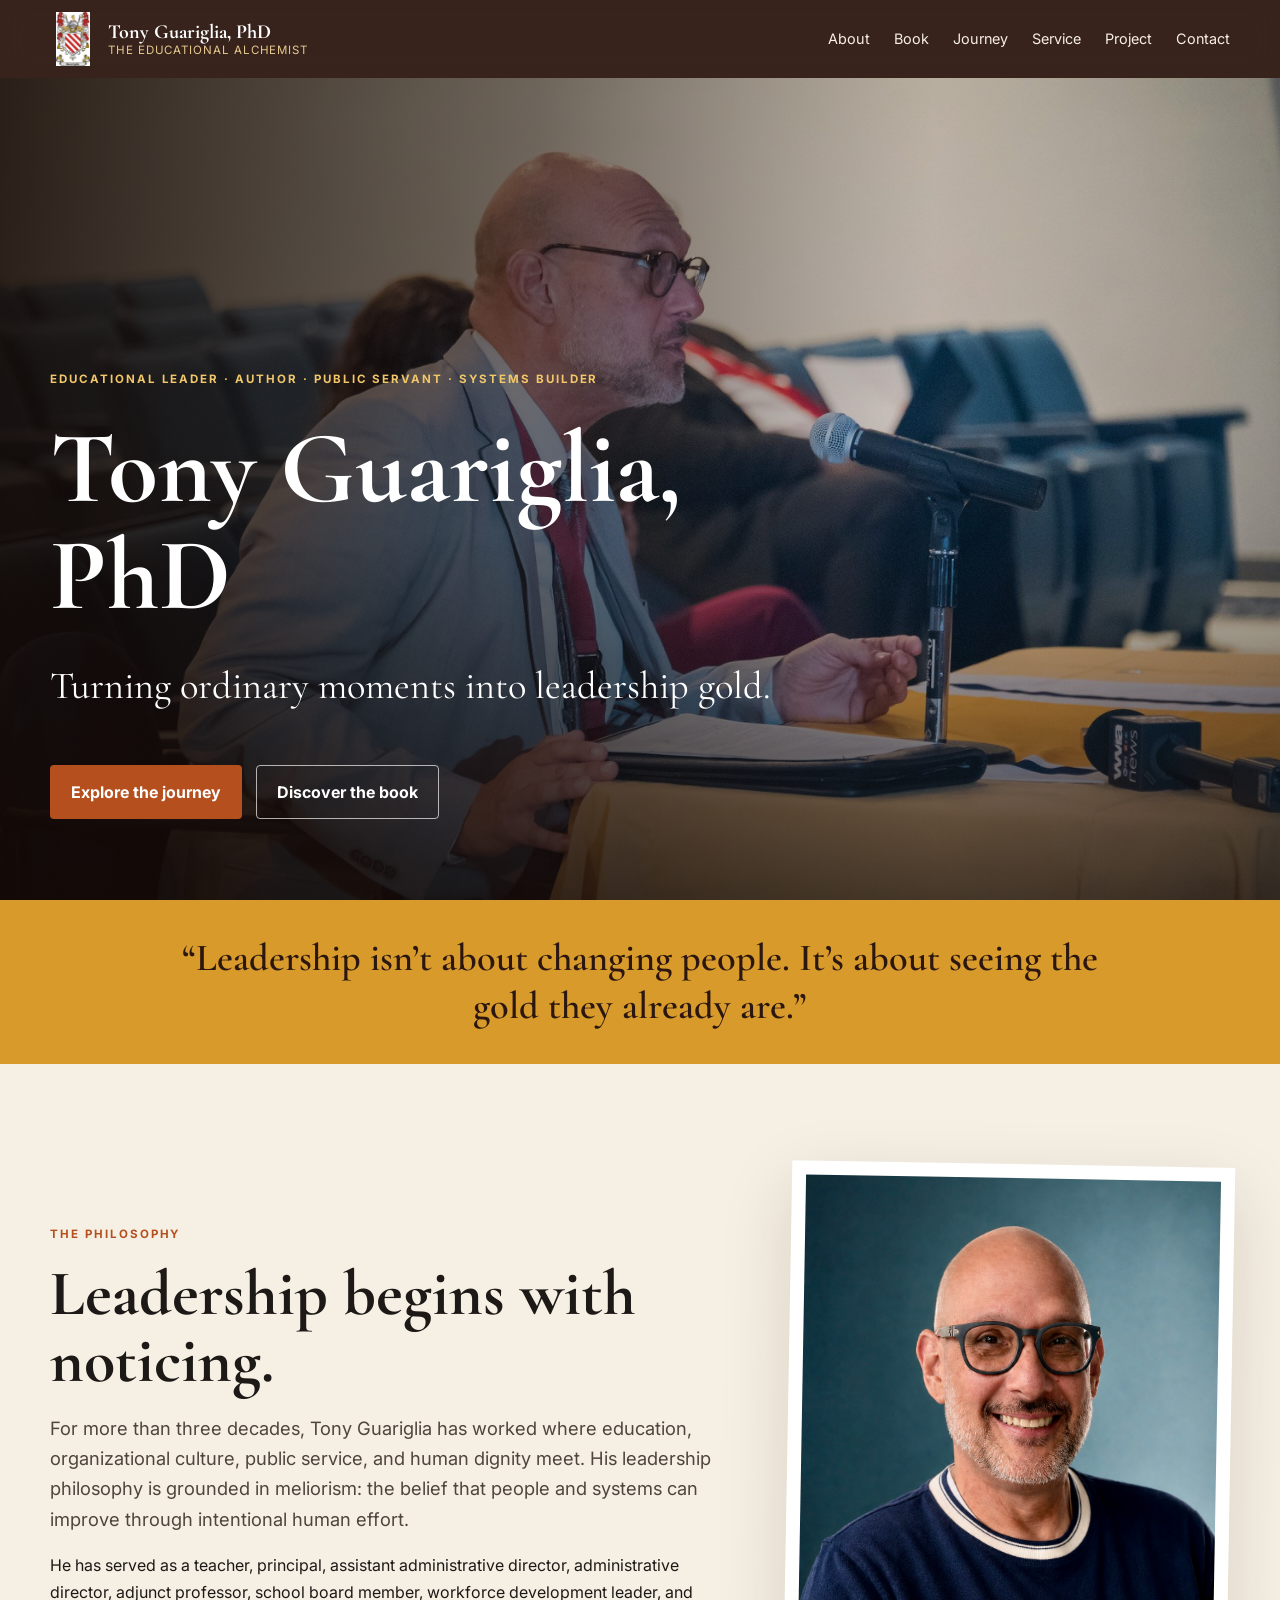
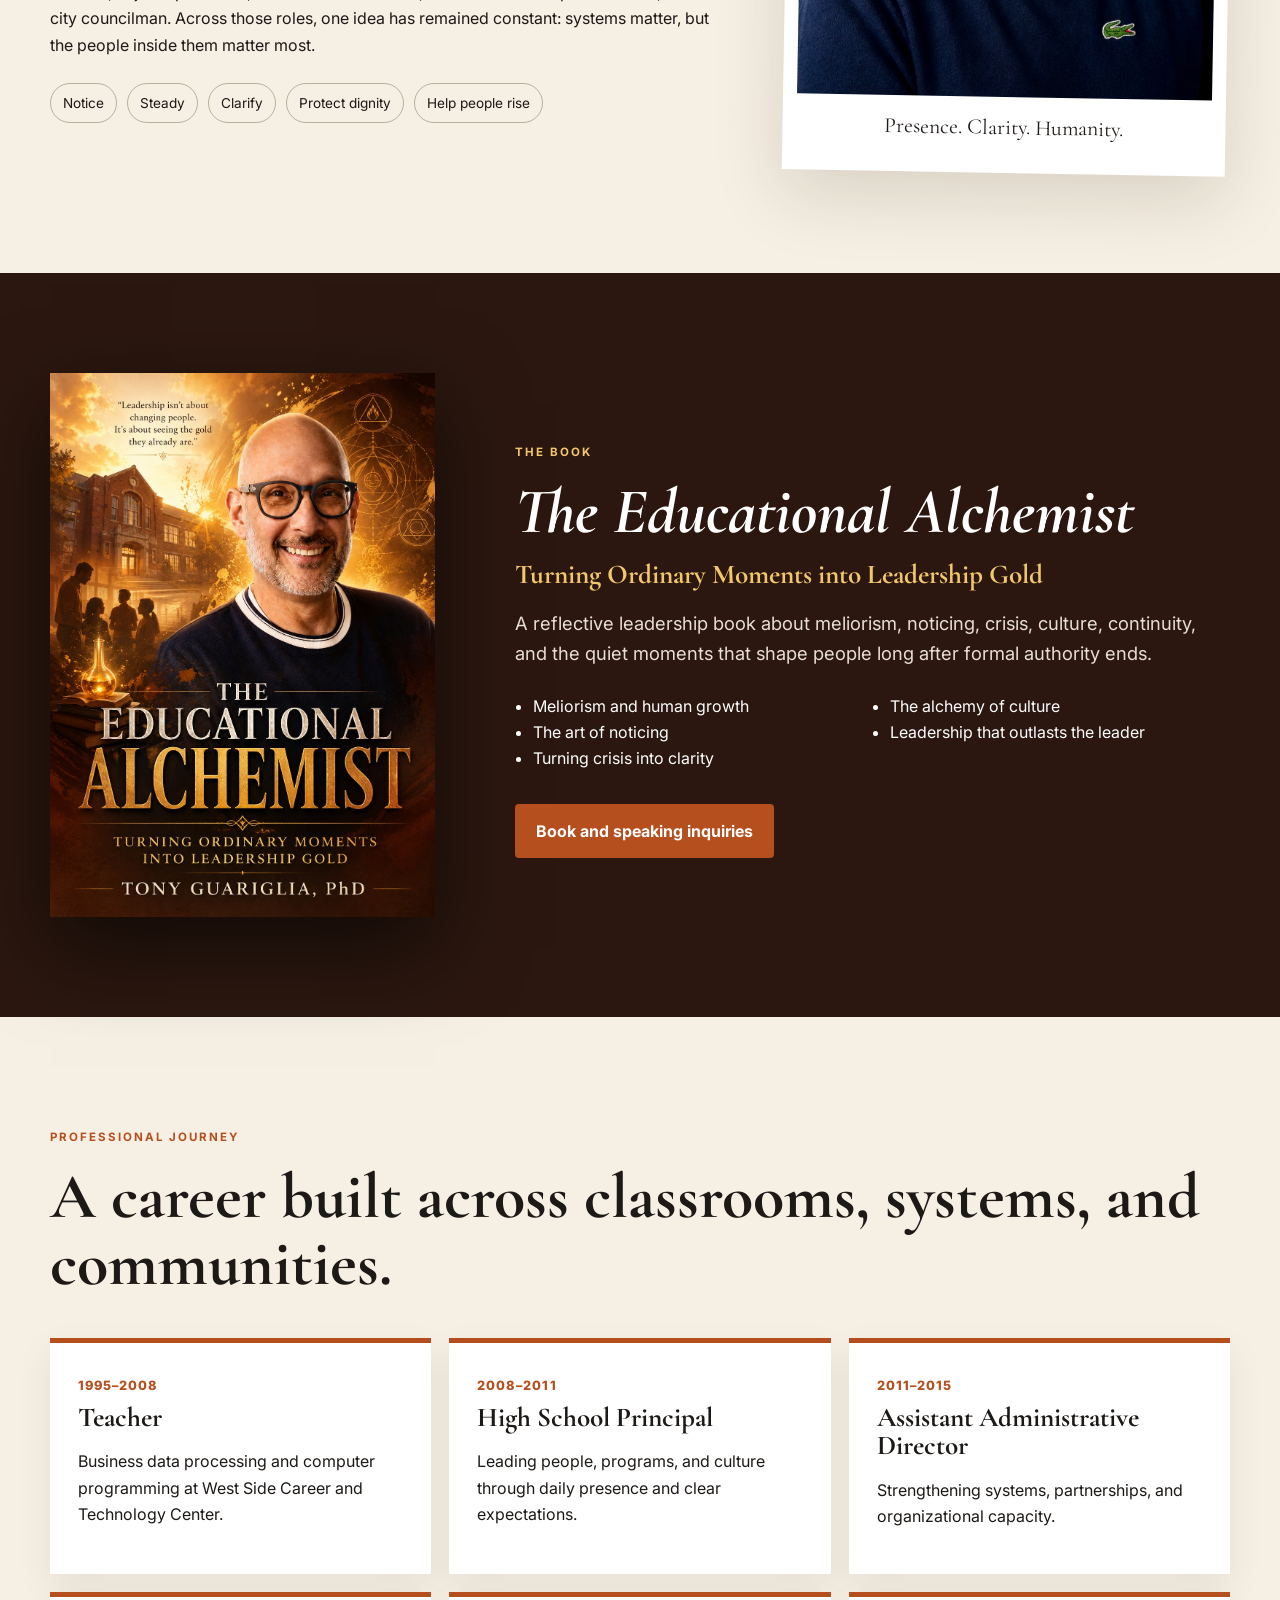
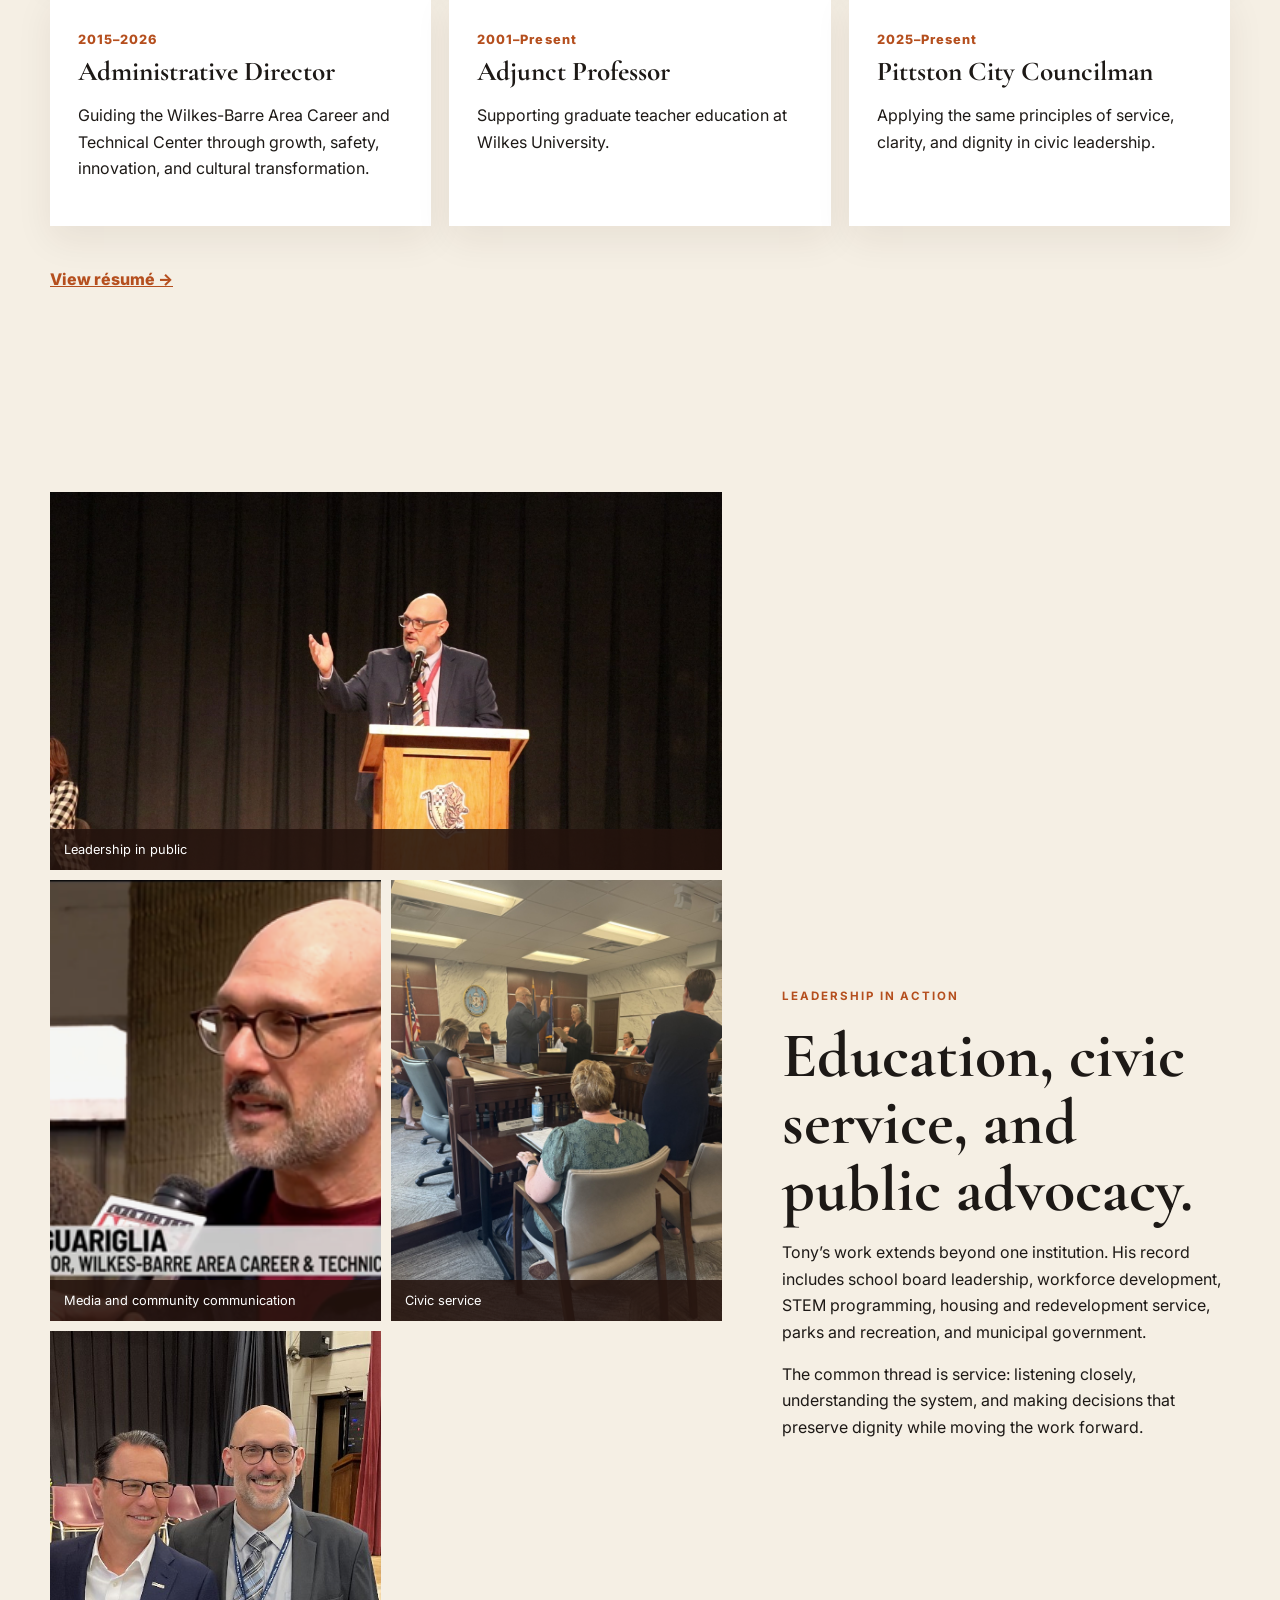
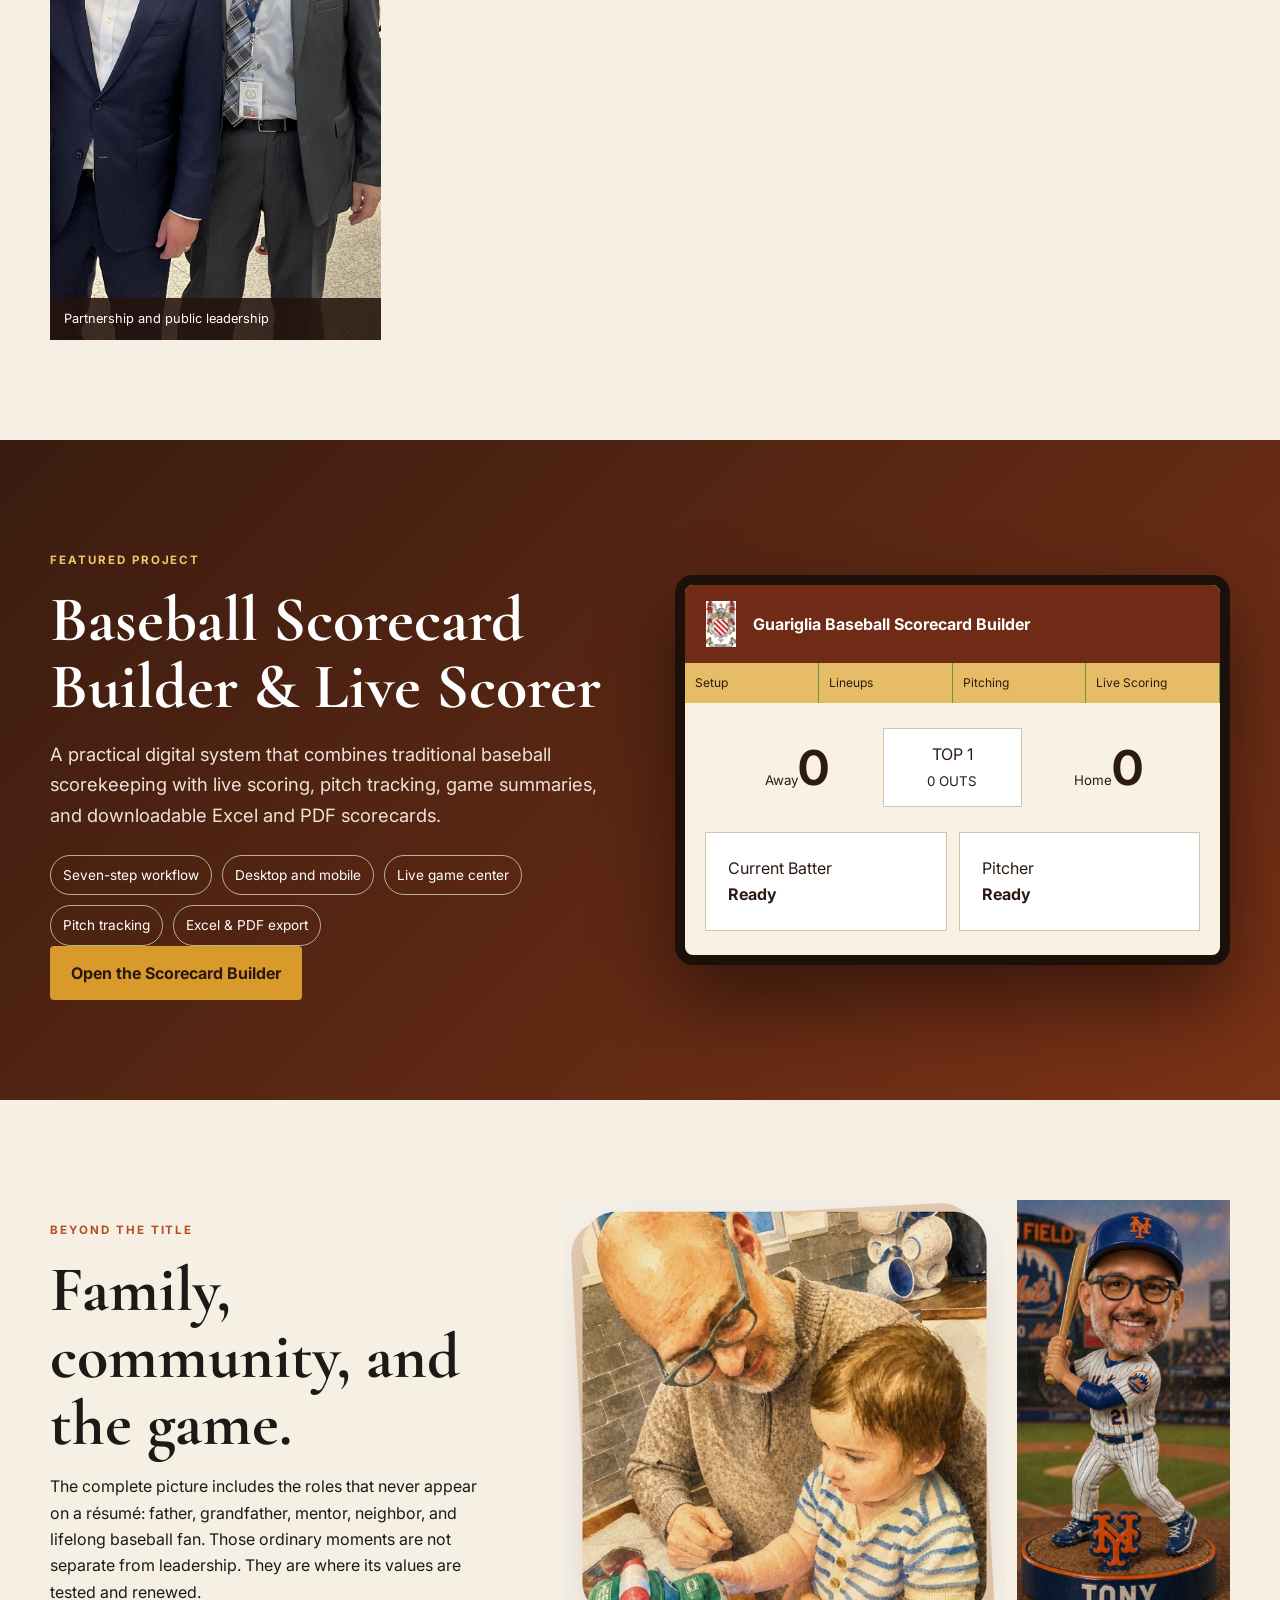
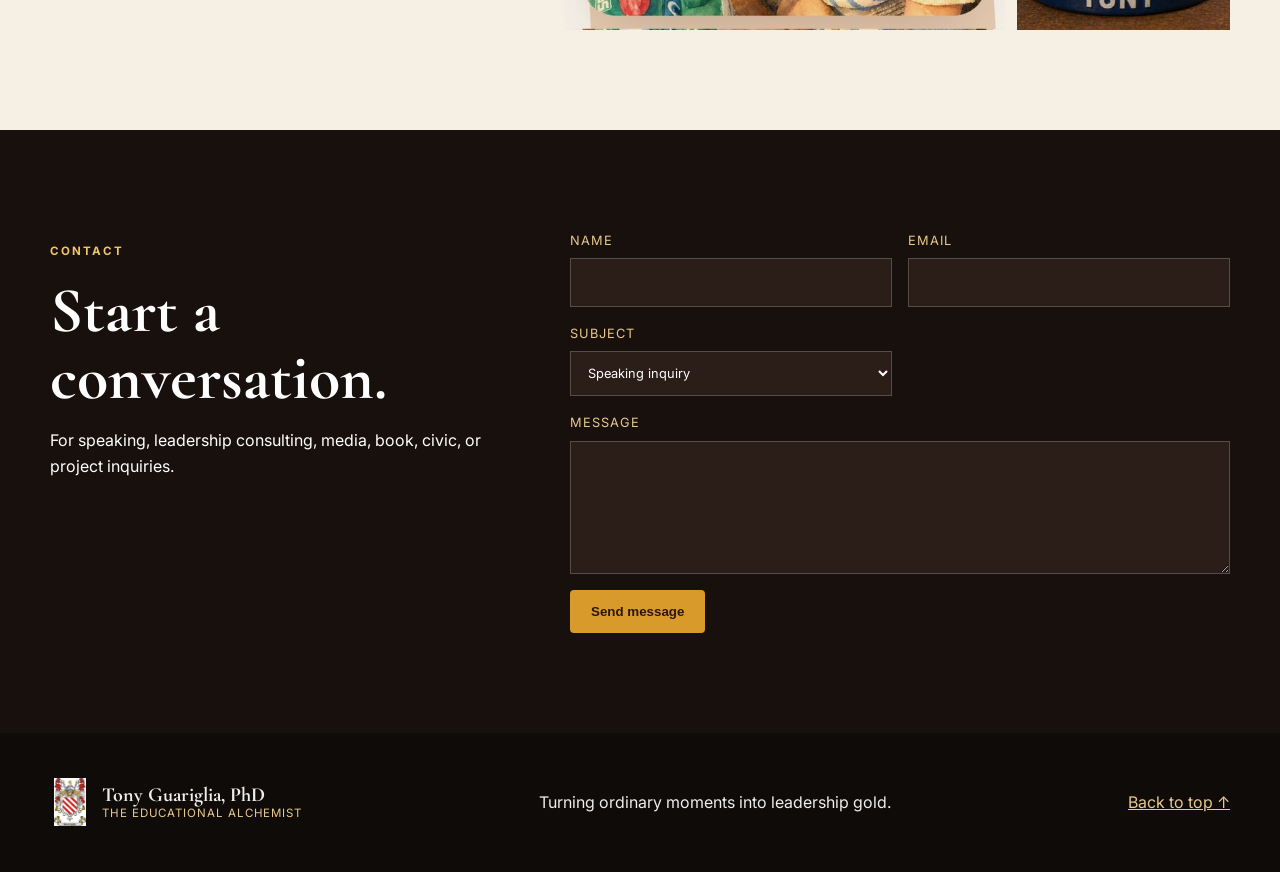
==== index.html @ 01d9a4fc "Add files via upload" ====
<!doctype html>
<html lang="en">
<head>
  <meta charset="utf-8" />
  <meta name="viewport" content="width=device-width,initial-scale=1" />
  <meta name="description" content="Tony Guariglia, PhD — educational leader, author, public servant, and creator of The Educational Alchemist." />
  <title>Tony Guariglia, PhD | The Educational Alchemist</title>
  <link rel="preconnect" href="https://fonts.googleapis.com">
  <link rel="preconnect" href="https://fonts.gstatic.com" crossorigin>
  <link href="https://fonts.googleapis.com/css2?family=Cormorant+Garamond:wght@500;600;700&family=Inter:wght@400;500;600;700&display=swap" rel="stylesheet">
  <link rel="stylesheet" href="styles.css" />
</head>
<body>
<header class="site-header" id="top">
  <a class="brand" href="#top" aria-label="Homepage">
    <img src="assets/crest.gif" alt="Guariglia family crest" />
    <span><strong>Tony Guariglia, PhD</strong><small>The Educational Alchemist</small></span>
  </a>
  <button class="menu" aria-label="Open navigation" aria-expanded="false">Menu</button>
  <nav>
    <a href="#about">About</a><a href="#book">Book</a><a href="#journey">Journey</a><a href="#service">Service</a><a href="#project">Project</a><a href="#contact">Contact</a>
  </nav>
</header>

<main>
<section class="hero">
  <img src="assets/hero-testimony.jpg" alt="Tony Guariglia testifying before an education committee" />
  <div class="hero-overlay"></div>
  <div class="hero-copy">
    <p class="eyebrow">Educational Leader · Author · Public Servant · Systems Builder</p>
    <h1>Tony Guariglia, PhD</h1>
    <p class="lead">Turning ordinary moments into leadership gold.</p>
    <div class="actions"><a class="btn primary" href="#about">Explore the journey</a><a class="btn ghost" href="#book">Discover the book</a></div>
  </div>
</section>

<section class="quote-band">
  <p>“Leadership isn’t about changing people. It’s about seeing the gold they already are.”</p>
</section>

<section id="about" class="section split">
  <div>
    <p class="eyebrow dark">The philosophy</p>
    <h2>Leadership begins with noticing.</h2>
    <p class="intro">For more than three decades, Tony Guariglia has worked where education, organizational culture, public service, and human dignity meet. His leadership philosophy is grounded in meliorism: the belief that people and systems can improve through intentional human effort.</p>
    <p>He has served as a teacher, principal, assistant administrative director, administrative director, adjunct professor, school board member, workforce development leader, and city councilman. Across those roles, one idea has remained constant: systems matter, but the people inside them matter most.</p>
    <div class="pill-row"><span>Notice</span><span>Steady</span><span>Clarify</span><span>Protect dignity</span><span>Help people rise</span></div>
  </div>
  <figure class="portrait-card"><img src="assets/portrait.jpg" alt="Portrait of Tony Guariglia" /><figcaption>Presence. Clarity. Humanity.</figcaption></figure>
</section>

<section id="book" class="section book-section">
  <div class="book-art"><img src="assets/book-cover.jpg" alt="Cover of The Educational Alchemist" /></div>
  <div>
    <p class="eyebrow">The book</p>
    <h2><em>The Educational Alchemist</em></h2>
    <h3>Turning Ordinary Moments into Leadership Gold</h3>
    <p class="intro">A reflective leadership book about meliorism, noticing, crisis, culture, continuity, and the quiet moments that shape people long after formal authority ends.</p>
    <ul class="themes"><li>Meliorism and human growth</li><li>The art of noticing</li><li>Turning crisis into clarity</li><li>The alchemy of culture</li><li>Leadership that outlasts the leader</li></ul>
    <a class="btn primary" href="#contact">Book and speaking inquiries</a>
  </div>
</section>

<section id="journey" class="section">
  <p class="eyebrow dark">Professional journey</p>
  <h2>A career built across classrooms, systems, and communities.</h2>
  <div class="timeline">
    <article><span>1995–2008</span><h3>Teacher</h3><p>Business data processing and computer programming at West Side Career and Technology Center.</p></article>
    <article><span>2008–2011</span><h3>High School Principal</h3><p>Leading people, programs, and culture through daily presence and clear expectations.</p></article>
    <article><span>2011–2015</span><h3>Assistant Administrative Director</h3><p>Strengthening systems, partnerships, and organizational capacity.</p></article>
    <article><span>2015–2026</span><h3>Administrative Director</h3><p>Guiding the Wilkes-Barre Area Career and Technical Center through growth, safety, innovation, and cultural transformation.</p></article>
    <article><span>2001–Present</span><h3>Adjunct Professor</h3><p>Supporting graduate teacher education at Wilkes University.</p></article>
    <article><span>2025–Present</span><h3>Pittston City Councilman</h3><p>Applying the same principles of service, clarity, and dignity in civic leadership.</p></article>
  </div>
  <a class="text-link" href="assets/tony-guariglia-resume.pdf" target="_blank" rel="noopener">View résumé →</a>
</section>

<section class="section photo-story" id="service">
  <div class="photo-grid">
    <figure class="wide"><img src="assets/speaking.jpg" alt="Tony Guariglia speaking at a podium" /><figcaption>Leadership in public</figcaption></figure>
    <figure><img src="assets/media.jpg" alt="Tony Guariglia in a media interview" /><figcaption>Media and community communication</figcaption></figure>
    <figure><img src="assets/civic.jpg" alt="Tony Guariglia taking an oath of office" /><figcaption>Civic service</figcaption></figure>
    <figure><img src="assets/governor.jpg" alt="Tony Guariglia with a government leader" /><figcaption>Partnership and public leadership</figcaption></figure>
  </div>
  <div class="service-copy">
    <p class="eyebrow dark">Leadership in action</p>
    <h2>Education, civic service, and public advocacy.</h2>
    <p>Tony’s work extends beyond one institution. His record includes school board leadership, workforce development, STEM programming, housing and redevelopment service, parks and recreation, and municipal government.</p>
    <p>The common thread is service: listening closely, understanding the system, and making decisions that preserve dignity while moving the work forward.</p>
  </div>
</section>

<section id="project" class="section project-section">
  <div>
    <p class="eyebrow">Featured project</p>
    <h2>Baseball Scorecard Builder & Live Scorer</h2>
    <p class="intro">A practical digital system that combines traditional baseball scorekeeping with live scoring, pitch tracking, game summaries, and downloadable Excel and PDF scorecards.</p>
    <div class="feature-list"><span>Seven-step workflow</span><span>Desktop and mobile</span><span>Live game center</span><span>Pitch tracking</span><span>Excel & PDF export</span></div>
    <a class="btn gold" href="https://baseballscorecardcreator.netlify.app" target="_blank" rel="noopener">Open the Scorecard Builder</a>
  </div>
  <div class="scorecard-mock" aria-label="Stylized preview of the scorecard application">
    <div class="mock-top"><img src="assets/crest.gif" alt="" /><strong>Guariglia Baseball Scorecard Builder</strong></div>
    <div class="mock-steps"><span>Setup</span><span>Lineups</span><span>Pitching</span><span>Live Scoring</span></div>
    <div class="mock-score"><div><small>Away</small><b>0</b></div><div class="inning">TOP 1<br><small>0 OUTS</small></div><div><small>Home</small><b>0</b></div></div>
    <div class="mock-cards"><div>Current Batter<br><strong>Ready</strong></div><div>Pitcher<br><strong>Ready</strong></div></div>
  </div>
</section>

<section class="section human-section">
  <div><p class="eyebrow dark">Beyond the title</p><h2>Family, community, and the game.</h2><p>The complete picture includes the roles that never appear on a résumé: father, grandfather, mentor, neighbor, and lifelong baseball fan. Those ordinary moments are not separate from leadership. They are where its values are tested and renewed.</p></div>
  <div class="human-photos"><img src="assets/family.jpg" alt="Tony Guariglia with a young child" /><img src="assets/mets.jpg" alt="Tony Guariglia Mets bobblehead" /></div>
</section>

<section id="contact" class="section contact-section">
  <div><p class="eyebrow">Contact</p><h2>Start a conversation.</h2><p>For speaking, leadership consulting, media, book, civic, or project inquiries.</p></div>
  <form name="contact" method="POST" data-netlify="true" netlify-honeypot="bot-field">
    <input type="hidden" name="form-name" value="contact" />
    <p class="hidden"><label>Do not fill this out: <input name="bot-field" /></label></p>
    <label>Name<input required name="name" autocomplete="name" /></label>
    <label>Email<input required type="email" name="email" autocomplete="email" /></label>
    <label>Subject<select name="subject"><option>Speaking inquiry</option><option>Book inquiry</option><option>Leadership consulting</option><option>Media inquiry</option><option>General message</option></select></label>
    <label>Message<textarea required name="message" rows="5"></textarea></label>
    <button class="btn gold" type="submit">Send message</button>
  </form>
</section>
</main>

<footer><div class="brand footer-brand"><img src="assets/crest.gif" alt="" /><span><strong>Tony Guariglia, PhD</strong><small>The Educational Alchemist</small></span></div><p>Turning ordinary moments into leadership gold.</p><a href="#top">Back to top ↑</a></footer>
<script src="script.js"></script>
</body></html>
---- styles.css ----
:root{--brown:#2b170f;--brown2:#4a2414;--orange:#b54f1e;--gold:#d79a2b;--cream:#f5efe4;--ink:#1d1916;--white:#fff;--muted:#6f6259;--max:1180px}*{box-sizing:border-box}html{scroll-behavior:smooth}body{margin:0;background:var(--cream);color:var(--ink);font-family:Inter,system-ui,sans-serif;line-height:1.65}img{max-width:100%;display:block}a{color:inherit}.site-header{height:78px;display:flex;align-items:center;justify-content:space-between;padding:0 max(24px,calc((100vw - var(--max))/2));background:rgba(43,23,15,.94);color:white;position:sticky;top:0;z-index:20;backdrop-filter:blur(12px)}.brand{display:flex;align-items:center;gap:12px;text-decoration:none}.brand img{width:46px;height:54px;object-fit:contain}.brand span{display:flex;flex-direction:column;line-height:1.15}.brand strong{font-family:"Cormorant Garamond",serif;font-size:1.25rem}.brand small{color:#e7c98e;font-size:.72rem;letter-spacing:.08em;text-transform:uppercase}.site-header nav{display:flex;gap:24px}.site-header nav a{text-decoration:none;font-size:.9rem;color:#f7eee8}.site-header nav a:hover{color:var(--gold)}.menu{display:none;background:none;border:1px solid #ffffff55;color:white;padding:8px 12px;border-radius:6px}.hero{min-height:calc(100vh - 78px);position:relative;display:flex;align-items:flex-end;overflow:hidden;background:#111}.hero>img{position:absolute;inset:0;width:100%;height:100%;object-fit:cover;object-position:center 44%}.hero-overlay{position:absolute;inset:0;background:linear-gradient(90deg,rgba(20,10,6,.86) 0%,rgba(20,10,6,.55) 42%,rgba(20,10,6,.12) 73%),linear-gradient(0deg,rgba(20,10,6,.65),transparent 45%)}.hero-copy{position:relative;color:white;width:min(var(--max),calc(100% - 48px));margin:0 auto;padding:0 0 9vh;max-width:1180px}.eyebrow{text-transform:uppercase;letter-spacing:.17em;font-weight:700;font-size:.72rem;color:#f1c76a}.eyebrow.dark{color:var(--orange)}h1,h2,h3{font-family:"Cormorant Garamond",serif;line-height:1.05;margin:.25em 0}.hero h1{font-size:clamp(3.5rem,8vw,7rem);max-width:820px}.lead{font-family:"Cormorant Garamond",serif;font-size:clamp(1.6rem,3vw,2.5rem);margin:.2em 0 1.2em}.actions{display:flex;gap:14px;flex-wrap:wrap}.btn{display:inline-block;text-decoration:none;border:1px solid transparent;padding:13px 20px;border-radius:4px;font-weight:700;cursor:pointer}.btn.primary{background:var(--orange);color:#fff}.btn.ghost{border-color:#ffffffaa;color:#fff}.btn.gold{background:var(--gold);color:var(--brown)}.quote-band{background:var(--gold);color:var(--brown);padding:34px 24px;text-align:center}.quote-band p{font:600 clamp(1.5rem,3vw,2.4rem)/1.25 "Cormorant Garamond",serif;max-width:980px;margin:auto}.section{width:min(var(--max),calc(100% - 48px));margin:auto;padding:100px 0}.split{display:grid;grid-template-columns:1.2fr .8fr;gap:72px;align-items:center}h2{font-size:clamp(2.6rem,5vw,4.5rem)}h3{font-size:1.7rem}.intro{font-size:1.15rem;color:#4f453e}.portrait-card{margin:0;background:#fff;padding:14px;box-shadow:0 24px 70px #3b210f25;transform:rotate(1deg)}.portrait-card img{aspect-ratio:4/5;object-fit:cover}.portrait-card figcaption{text-align:center;padding:13px;font-family:"Cormorant Garamond",serif;font-size:1.35rem}.pill-row,.feature-list{display:flex;gap:10px;flex-wrap:wrap;margin-top:25px}.pill-row span,.feature-list span{border:1px solid #bcae9c;padding:8px 12px;border-radius:30px;font-size:.85rem}.book-section{width:100%;max-width:none;padding:100px max(24px,calc((100vw - var(--max))/2));display:grid;grid-template-columns:.7fr 1.3fr;gap:80px;align-items:center;background:var(--brown);color:white}.book-art img{max-height:690px;margin:auto;box-shadow:0 30px 80px #0009}.book-section h3{color:#f1c76a}.book-section .intro{color:#e9ded5}.themes{columns:2;padding-left:18px;margin:24px 0 32px}.timeline{display:grid;grid-template-columns:repeat(3,1fr);gap:18px;margin:40px 0}.timeline article{background:white;padding:28px;border-top:5px solid var(--orange);box-shadow:0 14px 35px #3b210f12}.timeline span{font-weight:800;color:var(--orange);font-size:.8rem;letter-spacing:.08em}.text-link{font-weight:800;color:var(--orange)}.photo-story{display:grid;grid-template-columns:1.2fr .8fr;gap:60px;align-items:center}.photo-grid{display:grid;grid-template-columns:1fr 1fr;gap:10px}.photo-grid figure{margin:0;position:relative;overflow:hidden;min-height:240px}.photo-grid .wide{grid-column:1/-1;min-height:360px}.photo-grid img{width:100%;height:100%;object-fit:cover}.photo-grid figcaption{position:absolute;left:0;right:0;bottom:0;padding:10px 14px;background:#24130dde;color:#fff;font-size:.8rem}.project-section{width:100%;max-width:none;padding:100px max(24px,calc((100vw - var(--max))/2));background:linear-gradient(135deg,#3a1c10,#7a3217);color:white;display:grid;grid-template-columns:1fr 1fr;gap:70px;align-items:center}.project-section .intro{color:#efe2d8}.scorecard-mock{background:#f8f1e4;color:#2c1b13;border:10px solid #1d100b;border-radius:18px;box-shadow:0 35px 80px #0007;overflow:hidden}.mock-top{background:#6f2b16;color:white;padding:16px;display:flex;gap:12px;align-items:center}.mock-top img{height:46px;width:40px;object-fit:contain}.mock-steps{display:grid;grid-template-columns:repeat(4,1fr);font-size:.75rem;background:#e6bc66}.mock-steps span{padding:10px;border-right:1px solid #694}.mock-score{display:grid;grid-template-columns:1fr .8fr 1fr;text-align:center;align-items:center;padding:25px}.mock-score b{font-size:3rem}.inning{background:#fff;padding:12px;border:1px solid #d3c4af}.mock-cards{display:grid;grid-template-columns:1fr 1fr;gap:12px;padding:0 20px 24px}.mock-cards div{background:white;border:1px solid #d3c4af;padding:22px}.human-section{display:grid;grid-template-columns:.8fr 1.2fr;gap:70px;align-items:center}.human-photos{display:grid;grid-template-columns:1.35fr .65fr;gap:12px}.human-photos img{height:430px;width:100%;object-fit:cover}.contact-section{width:100%;max-width:none;padding:100px max(24px,calc((100vw - var(--max))/2));background:#17100d;color:white;display:grid;grid-template-columns:.8fr 1.2fr;gap:80px}.contact-section form{display:grid;grid-template-columns:1fr 1fr;gap:16px}.contact-section label{display:flex;flex-direction:column;font-size:.8rem;text-transform:uppercase;letter-spacing:.08em;color:#e8c98b}.contact-section label:last-of-type{grid-column:1/-1}.contact-section input,.contact-section select,.contact-section textarea{margin-top:7px;background:#2b1d17;color:white;border:1px solid #ffffff35;padding:13px;font:inherit}.hidden{display:none}.contact-section button{justify-self:start}footer{background:#0f0b09;color:#eee;padding:40px max(24px,calc((100vw - var(--max))/2));display:flex;align-items:center;justify-content:space-between;gap:24px}.footer-brand img{width:40px;height:48px}footer a{color:#e7c98e}@media(max-width:850px){.site-header nav{display:none;position:absolute;top:78px;left:0;right:0;background:var(--brown);padding:20px 24px;flex-direction:column}.site-header nav.open{display:flex}.menu{display:block}.hero{min-height:760px}.hero>img{object-position:62% center}.hero-overlay{background:linear-gradient(0deg,rgba(20,10,6,.92) 0%,rgba(20,10,6,.45) 62%,rgba(20,10,6,.12))}.hero-copy{padding-bottom:56px}.split,.book-section,.photo-story,.project-section,.human-section,.contact-section{grid-template-columns:1fr}.timeline{grid-template-columns:1fr 1fr}.book-art img{max-height:560px}.photo-story .photo-grid{order:2}.themes{columns:1}.contact-section form{grid-template-columns:1fr}.contact-section label:last-of-type{grid-column:auto}footer{flex-direction:column;text-align:center}}@media(max-width:560px){.section,.book-section,.project-section,.contact-section{padding-top:70px;padding-bottom:70px}.section{width:min(100% - 32px,var(--max))}.timeline{grid-template-columns:1fr}.photo-grid{grid-template-columns:1fr}.photo-grid .wide{grid-column:auto}.human-photos{grid-template-columns:1fr}.human-photos img{height:auto}.site-header{padding:0 16px}.brand strong{font-size:1.05rem}.brand small{font-size:.62rem}.hero h1{font-size:3.3rem}.scorecard-mock{border-width:6px}.mock-steps{grid-template-columns:1fr 1fr}footer{padding:36px 16px}}
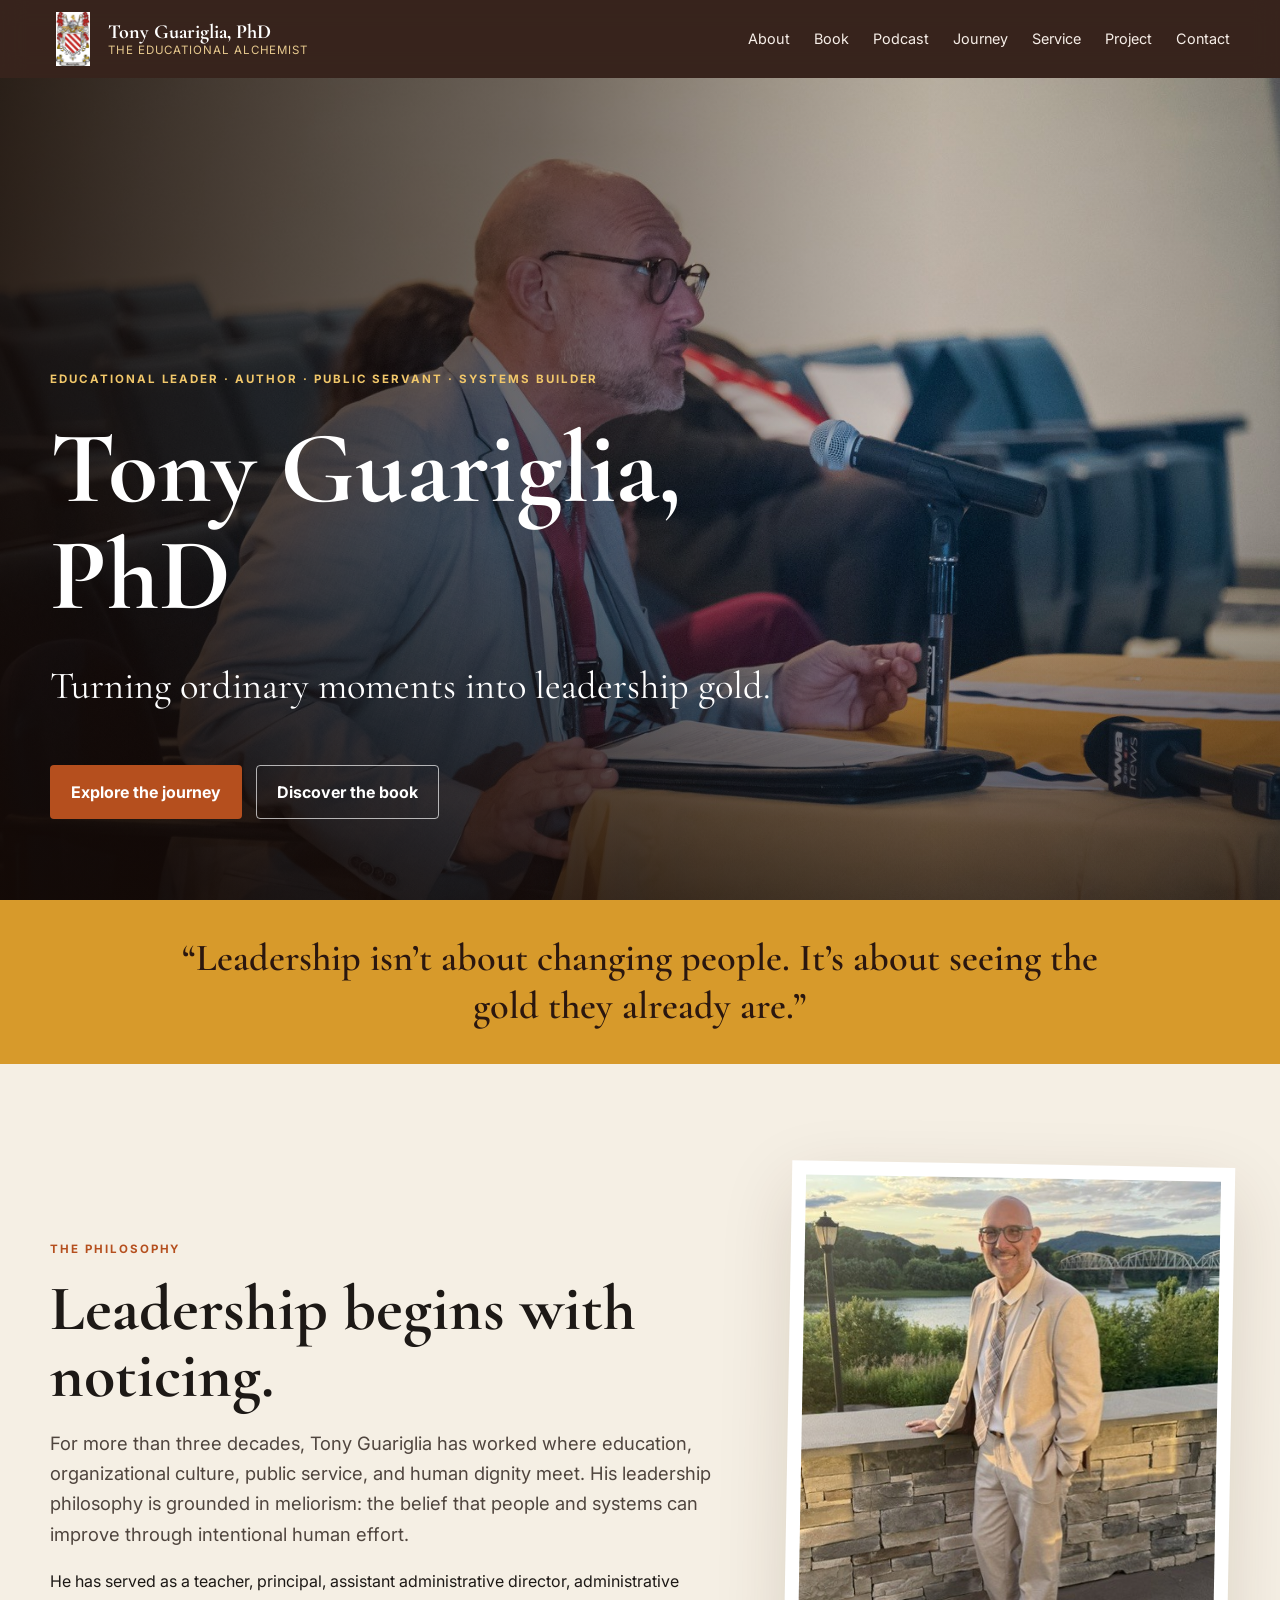
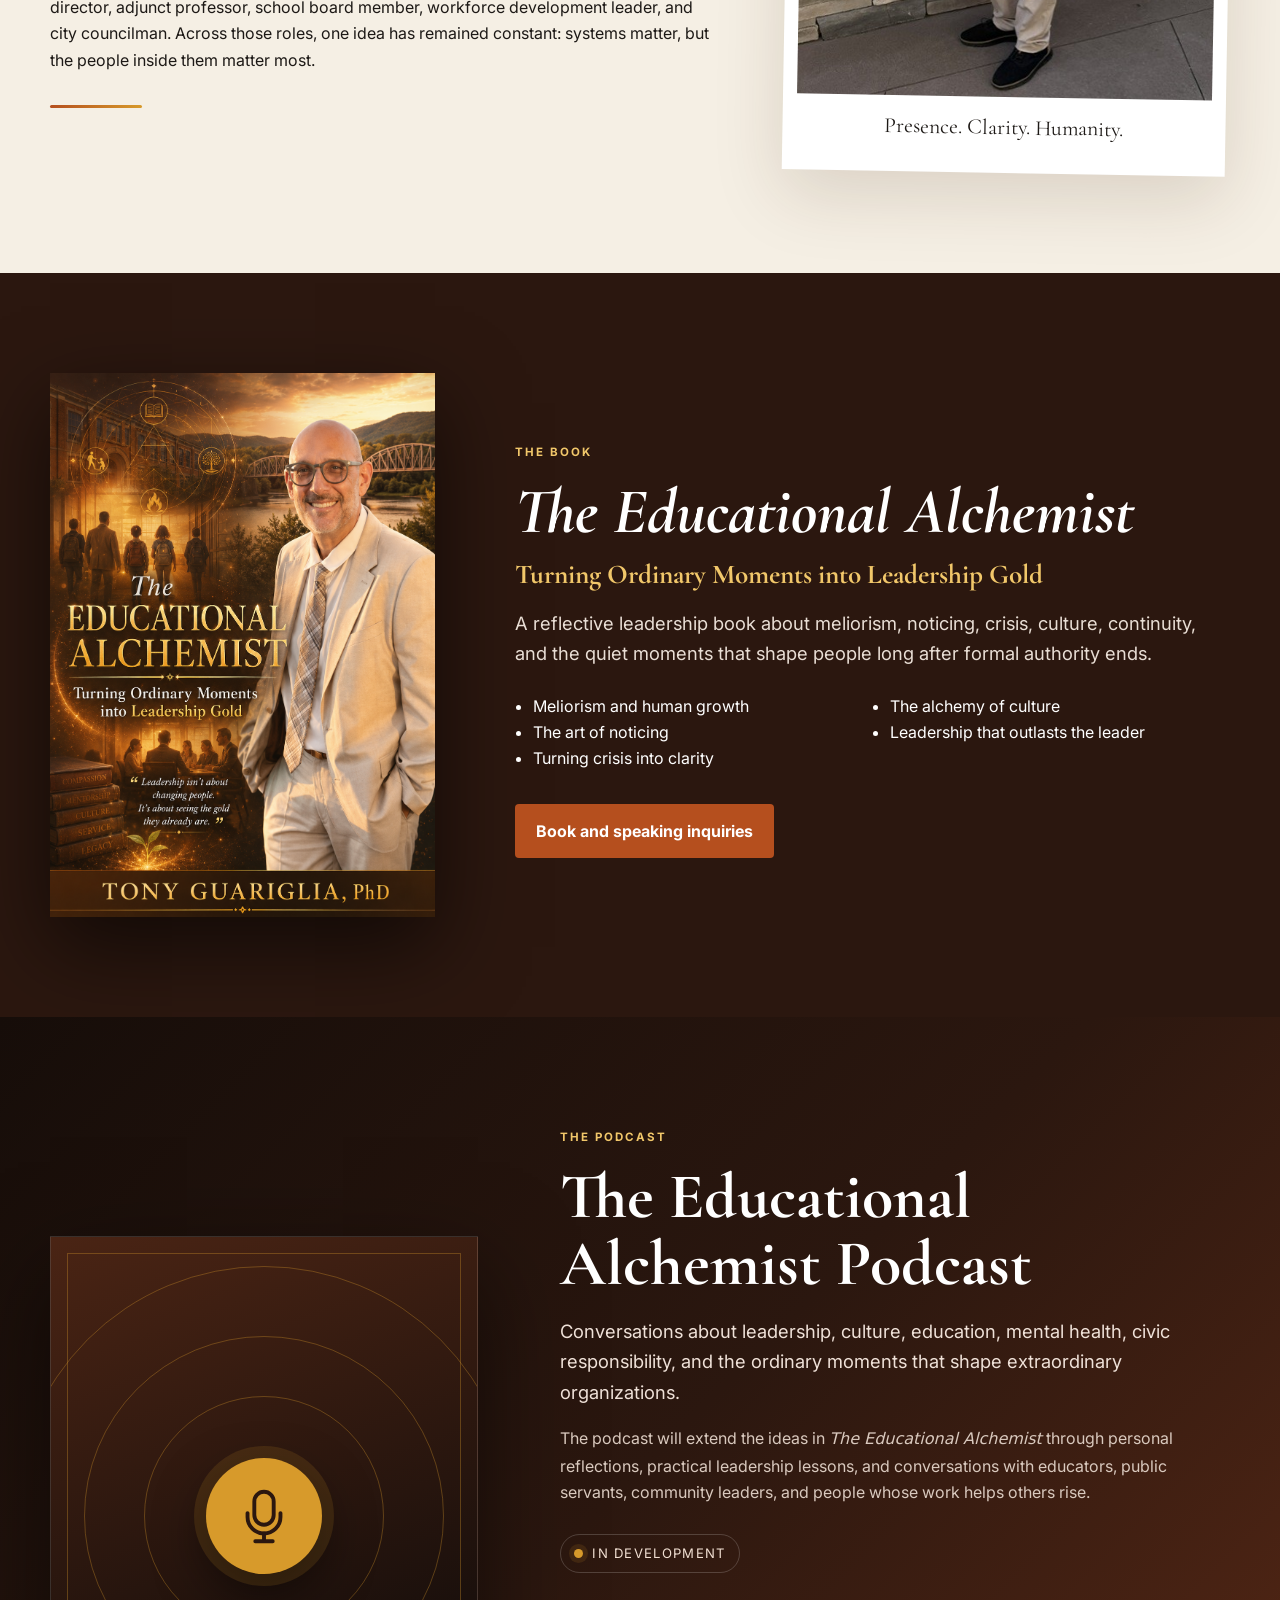
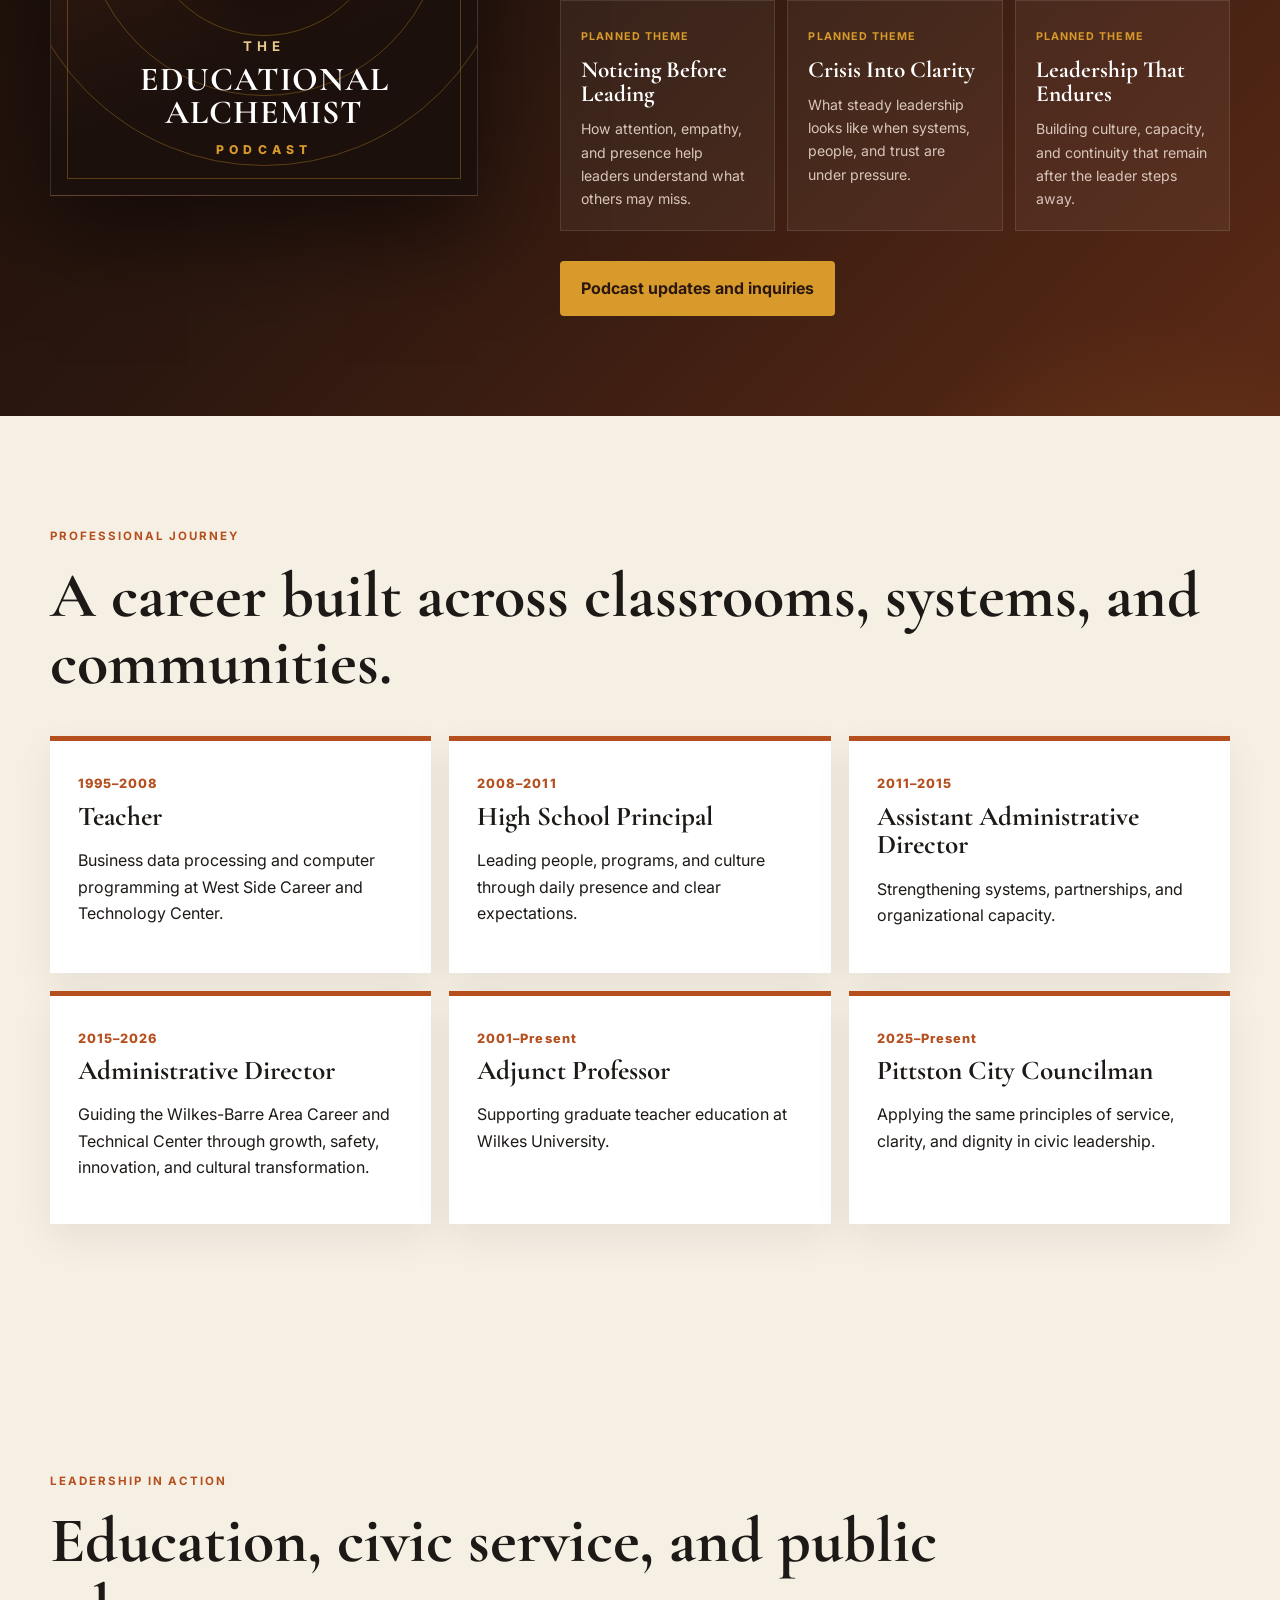
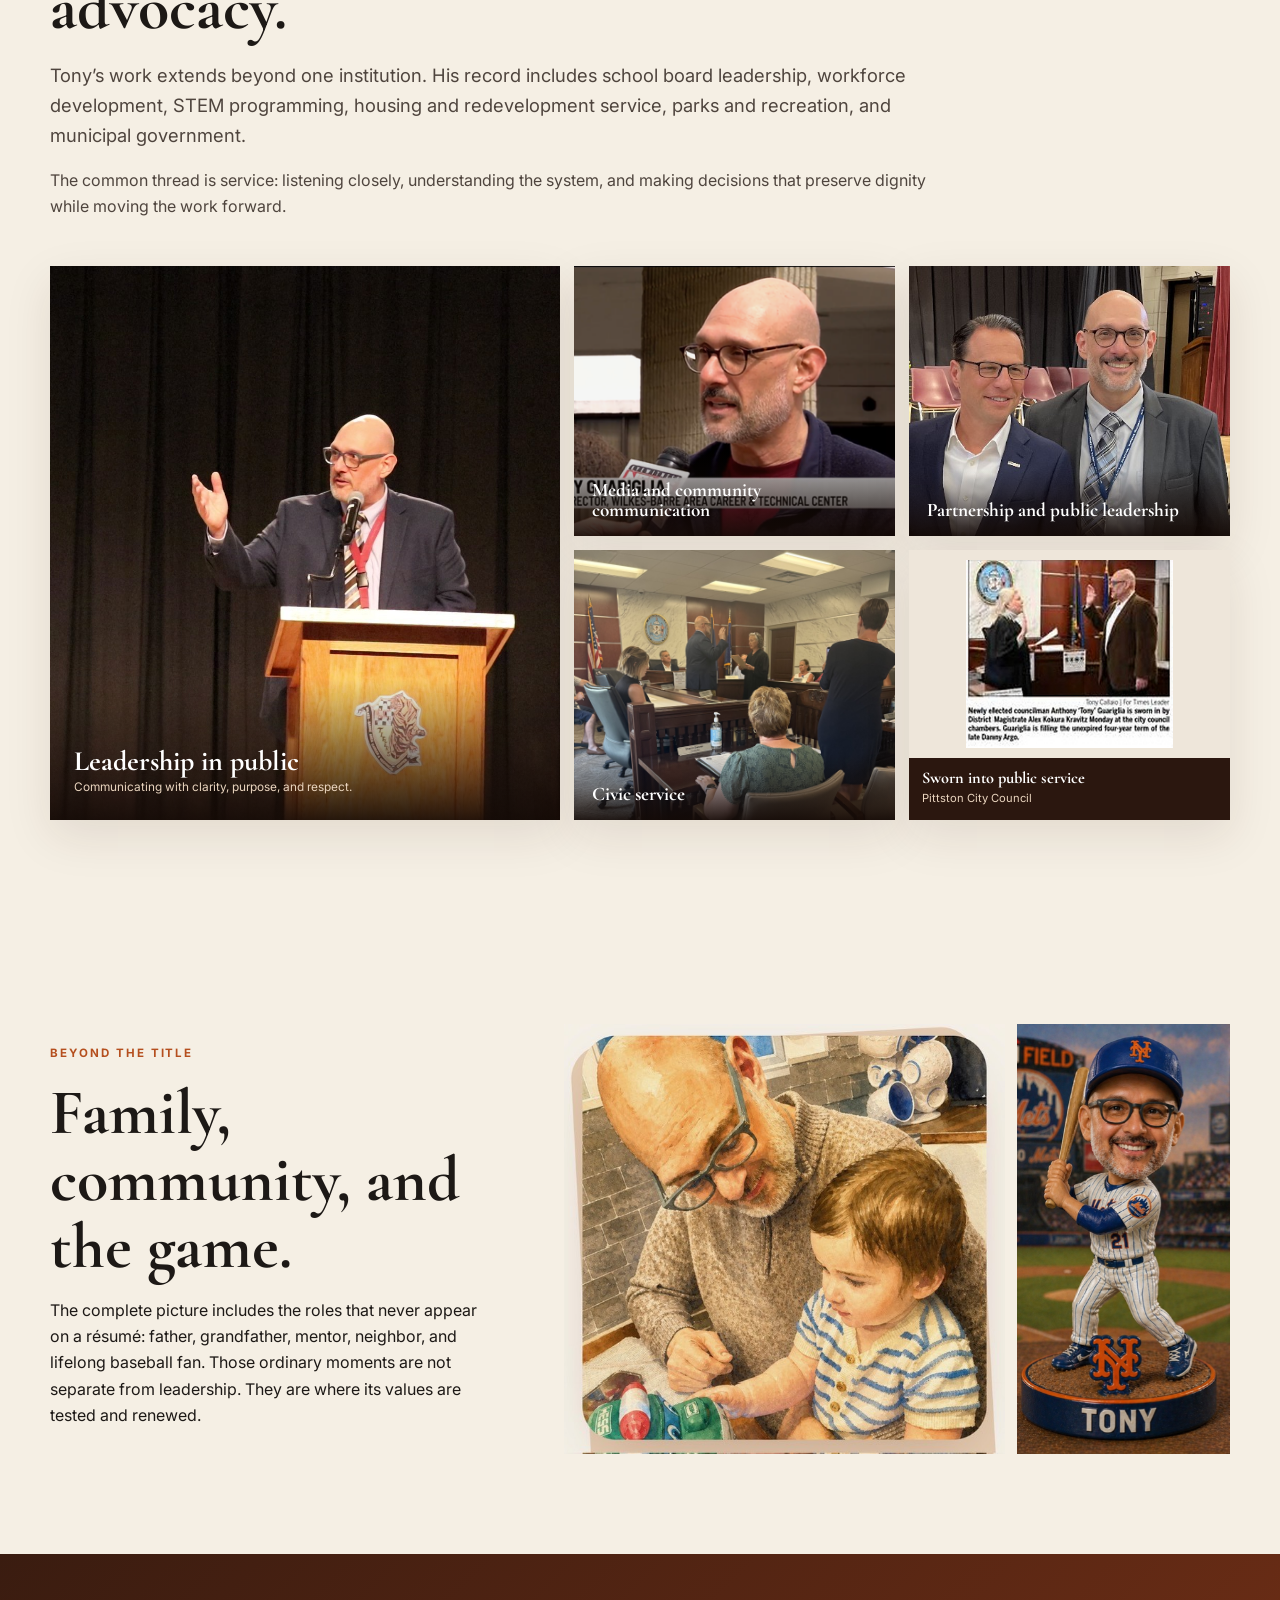
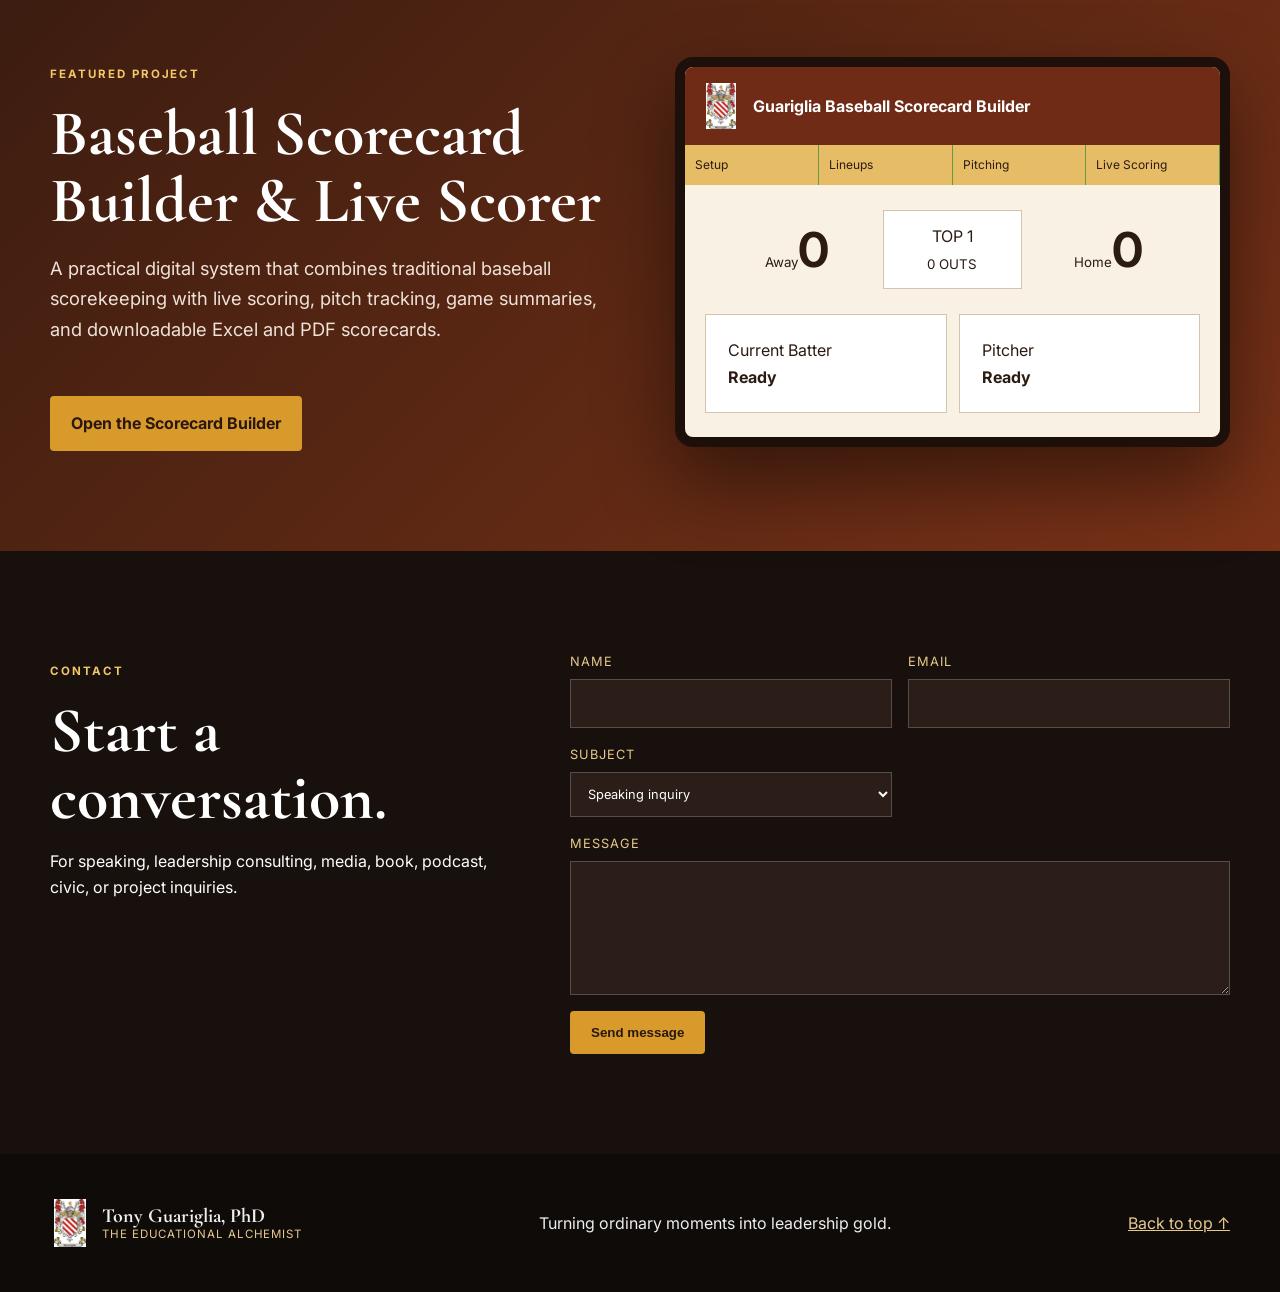
==== commit 2b362944: "Add files via upload" ====
--- a/index.html
+++ b/index.html
@@ -3,12 +3,13 @@
 <head>
   <meta charset="utf-8" />
   <meta name="viewport" content="width=device-width,initial-scale=1" />
-  <meta name="description" content="Tony Guariglia, PhD — educational leader, author, public servant, and creator of The Educational Alchemist." />
+  <meta name="description" content="Tony Guariglia, PhD — educational leader, author, public servant, podcast host, and creator of The Educational Alchemist." />
   <title>Tony Guariglia, PhD | The Educational Alchemist</title>
   <link rel="preconnect" href="https://fonts.googleapis.com">
   <link rel="preconnect" href="https://fonts.gstatic.com" crossorigin>
   <link href="https://fonts.googleapis.com/css2?family=Cormorant+Garamond:wght@500;600;700&family=Inter:wght@400;500;600;700&display=swap" rel="stylesheet">
   <link rel="stylesheet" href="styles.css" />
+  <meta name="site-build" content="TheGrandpaLife_v7-riverside-final" />
 </head>
 <body>
 <header class="site-header" id="top">
@@ -16,15 +17,15 @@
     <img src="assets/crest.gif" alt="Guariglia family crest" />
     <span><strong>Tony Guariglia, PhD</strong><small>The Educational Alchemist</small></span>
   </a>
-  <button class="menu" aria-label="Open navigation" aria-expanded="false">Menu</button>
-  <nav>
-    <a href="#about">About</a><a href="#book">Book</a><a href="#journey">Journey</a><a href="#service">Service</a><a href="#project">Project</a><a href="#contact">Contact</a>
+  <button class="menu" type="button" aria-label="Open navigation" aria-controls="primary-nav" aria-expanded="false">Menu</button>
+  <nav id="primary-nav">
+    <a href="#about">About</a><a href="#book">Book</a><a href="#podcast">Podcast</a><a href="#journey">Journey</a><a href="#service">Service</a><a href="#project">Project</a><a href="#contact">Contact</a>
   </nav>
 </header>
 
 <main>
 <section class="hero">
-  <img src="assets/hero-testimony.jpg" alt="Tony Guariglia testifying before an education committee" />
+  <img class="focus-testimony" src="assets/hero-testimony.jpg" alt="Tony Guariglia testifying before an education committee" />
   <div class="hero-overlay"></div>
   <div class="hero-copy">
     <p class="eyebrow">Educational Leader · Author · Public Servant · Systems Builder</p>
@@ -44,13 +45,13 @@
     <h2>Leadership begins with noticing.</h2>
     <p class="intro">For more than three decades, Tony Guariglia has worked where education, organizational culture, public service, and human dignity meet. His leadership philosophy is grounded in meliorism: the belief that people and systems can improve through intentional human effort.</p>
     <p>He has served as a teacher, principal, assistant administrative director, administrative director, adjunct professor, school board member, workforce development leader, and city councilman. Across those roles, one idea has remained constant: systems matter, but the people inside them matter most.</p>
-    <div class="pill-row"><span>Notice</span><span>Steady</span><span>Clarify</span><span>Protect dignity</span><span>Help people rise</span></div>
+    <div class="philosophy-divider" aria-hidden="true"></div>
   </div>
-  <figure class="portrait-card"><img src="assets/portrait.jpg" alt="Portrait of Tony Guariglia" /><figcaption>Presence. Clarity. Humanity.</figcaption></figure>
+  <figure class="portrait-card"><img class="focus-portrait" src="assets/tony-riverside-v7-final.jpg" alt="Portrait of Tony Guariglia" /><figcaption>Presence. Clarity. Humanity.</figcaption></figure>
 </section>
 
 <section id="book" class="section book-section">
-  <div class="book-art"><img src="assets/book-cover.jpg" alt="Cover of The Educational Alchemist" /></div>
+  <div class="book-art"><img src="assets/book-cover-v7-final.png" alt="Cover of The Educational Alchemist" /></div>
   <div>
     <p class="eyebrow">The book</p>
     <h2><em>The Educational Alchemist</em></h2>
@@ -58,6 +59,39 @@
     <p class="intro">A reflective leadership book about meliorism, noticing, crisis, culture, continuity, and the quiet moments that shape people long after formal authority ends.</p>
     <ul class="themes"><li>Meliorism and human growth</li><li>The art of noticing</li><li>Turning crisis into clarity</li><li>The alchemy of culture</li><li>Leadership that outlasts the leader</li></ul>
     <a class="btn primary" href="#contact">Book and speaking inquiries</a>
+  </div>
+</section>
+
+<section id="podcast" class="podcast-section">
+  <div class="podcast-visual" aria-hidden="true">
+    <div class="podcast-rings ring-one"></div>
+    <div class="podcast-rings ring-two"></div>
+    <div class="podcast-rings ring-three"></div>
+    <div class="podcast-mic">
+      <svg viewBox="0 0 64 64" role="img" aria-label="Podcast microphone icon">
+        <rect x="22" y="7" width="20" height="34" rx="10"></rect>
+        <path d="M15 29v4c0 9.4 7.6 17 17 17s17-7.6 17-17v-4"></path>
+        <path d="M32 50v8M23 58h18"></path>
+      </svg>
+    </div>
+    <div class="podcast-mark">
+      <small>THE</small>
+      <strong>EDUCATIONAL<br>ALCHEMIST</strong>
+      <span>PODCAST</span>
+    </div>
+  </div>
+  <div class="podcast-copy">
+    <p class="eyebrow">The podcast</p>
+    <h2>The Educational Alchemist Podcast</h2>
+    <p class="intro">Conversations about leadership, culture, education, mental health, civic responsibility, and the ordinary moments that shape extraordinary organizations.</p>
+    <p>The podcast will extend the ideas in <em>The Educational Alchemist</em> through personal reflections, practical leadership lessons, and conversations with educators, public servants, community leaders, and people whose work helps others rise.</p>
+    <div class="podcast-status"><span></span> In development</div>
+    <div class="podcast-themes" aria-label="Planned podcast themes">
+      <article><small>Planned theme</small><h3>Noticing Before Leading</h3><p>How attention, empathy, and presence help leaders understand what others may miss.</p></article>
+      <article><small>Planned theme</small><h3>Crisis Into Clarity</h3><p>What steady leadership looks like when systems, people, and trust are under pressure.</p></article>
+      <article><small>Planned theme</small><h3>Leadership That Endures</h3><p>Building culture, capacity, and continuity that remain after the leader steps away.</p></article>
+    </div>
+    <a class="btn gold" href="#contact">Podcast updates and inquiries</a>
   </div>
 </section>
 
@@ -72,22 +106,43 @@
     <article><span>2001–Present</span><h3>Adjunct Professor</h3><p>Supporting graduate teacher education at Wilkes University.</p></article>
     <article><span>2025–Present</span><h3>Pittston City Councilman</h3><p>Applying the same principles of service, clarity, and dignity in civic leadership.</p></article>
   </div>
-  <a class="text-link" href="assets/tony-guariglia-resume.pdf" target="_blank" rel="noopener">View résumé →</a>
 </section>
 
-<section class="section photo-story" id="service">
-  <div class="photo-grid">
-    <figure class="wide"><img src="assets/speaking.jpg" alt="Tony Guariglia speaking at a podium" /><figcaption>Leadership in public</figcaption></figure>
-    <figure><img src="assets/media.jpg" alt="Tony Guariglia in a media interview" /><figcaption>Media and community communication</figcaption></figure>
-    <figure><img src="assets/civic.jpg" alt="Tony Guariglia taking an oath of office" /><figcaption>Civic service</figcaption></figure>
-    <figure><img src="assets/governor.jpg" alt="Tony Guariglia with a government leader" /><figcaption>Partnership and public leadership</figcaption></figure>
-  </div>
-  <div class="service-copy">
+<section class="section service-section" id="service">
+  <div class="service-intro">
     <p class="eyebrow dark">Leadership in action</p>
     <h2>Education, civic service, and public advocacy.</h2>
-    <p>Tony’s work extends beyond one institution. His record includes school board leadership, workforce development, STEM programming, housing and redevelopment service, parks and recreation, and municipal government.</p>
+    <p class="intro">Tony’s work extends beyond one institution. His record includes school board leadership, workforce development, STEM programming, housing and redevelopment service, parks and recreation, and municipal government.</p>
     <p>The common thread is service: listening closely, understanding the system, and making decisions that preserve dignity while moving the work forward.</p>
   </div>
+
+  <div class="service-gallery">
+    <figure class="service-feature">
+      <img class="focus-speaking" src="assets/speaking.jpg" alt="Tony Guariglia speaking at a podium" />
+      <figcaption><strong>Leadership in public</strong><span>Communicating with clarity, purpose, and respect.</span></figcaption>
+    </figure>
+    <figure class="service-card">
+      <img class="focus-media" src="assets/media.jpg" alt="Tony Guariglia in a media interview" />
+      <figcaption><strong>Media and community communication</strong></figcaption>
+    </figure>
+    <figure class="service-card">
+      <img class="focus-governor" src="assets/governor.jpg" alt="Tony Guariglia with a government leader" />
+      <figcaption><strong>Partnership and public leadership</strong></figcaption>
+    </figure>
+    <figure class="service-card">
+      <img class="focus-civic" src="assets/civic.jpg" alt="Tony Guariglia taking an oath of office" />
+      <figcaption><strong>Civic service</strong></figcaption>
+    </figure>
+    <figure class="service-card newspaper-card">
+      <img src="assets/civic-swearing-in.jpg" alt="Newspaper photograph of Tony Guariglia being sworn in as Pittston City Councilman" />
+      <figcaption><strong>Sworn into public service</strong><span>Pittston City Council</span></figcaption>
+    </figure>
+  </div>
+</section>
+
+<section class="section human-section">
+  <div><p class="eyebrow dark">Beyond the title</p><h2>Family, community, and the game.</h2><p>The complete picture includes the roles that never appear on a résumé: father, grandfather, mentor, neighbor, and lifelong baseball fan. Those ordinary moments are not separate from leadership. They are where its values are tested and renewed.</p></div>
+  <div class="human-photos"><img class="focus-family" src="assets/family.jpg" alt="Tony Guariglia with a young child" /><img class="focus-mets" src="assets/mets.jpg" alt="Tony Guariglia Mets bobblehead" /></div>
 </section>
 
 <section id="project" class="section project-section">
@@ -95,8 +150,8 @@
     <p class="eyebrow">Featured project</p>
     <h2>Baseball Scorecard Builder & Live Scorer</h2>
     <p class="intro">A practical digital system that combines traditional baseball scorekeeping with live scoring, pitch tracking, game summaries, and downloadable Excel and PDF scorecards.</p>
-    <div class="feature-list"><span>Seven-step workflow</span><span>Desktop and mobile</span><span>Live game center</span><span>Pitch tracking</span><span>Excel & PDF export</span></div>
-    <a class="btn gold" href="https://baseballscorecardcreator.netlify.app" target="_blank" rel="noopener">Open the Scorecard Builder</a>
+    <div class="project-space" aria-hidden="true"></div>
+    <a class="btn gold" href="https://baseballscorecardcreator.netlify.app" target="_blank" rel="noopener noreferrer">Open the Scorecard Builder</a>
   </div>
   <div class="scorecard-mock" aria-label="Stylized preview of the scorecard application">
     <div class="mock-top"><img src="assets/crest.gif" alt="" /><strong>Guariglia Baseball Scorecard Builder</strong></div>
@@ -106,19 +161,14 @@
   </div>
 </section>
 
-<section class="section human-section">
-  <div><p class="eyebrow dark">Beyond the title</p><h2>Family, community, and the game.</h2><p>The complete picture includes the roles that never appear on a résumé: father, grandfather, mentor, neighbor, and lifelong baseball fan. Those ordinary moments are not separate from leadership. They are where its values are tested and renewed.</p></div>
-  <div class="human-photos"><img src="assets/family.jpg" alt="Tony Guariglia with a young child" /><img src="assets/mets.jpg" alt="Tony Guariglia Mets bobblehead" /></div>
-</section>
-
 <section id="contact" class="section contact-section">
-  <div><p class="eyebrow">Contact</p><h2>Start a conversation.</h2><p>For speaking, leadership consulting, media, book, civic, or project inquiries.</p></div>
-  <form name="contact" method="POST" data-netlify="true" netlify-honeypot="bot-field">
+  <div><p class="eyebrow">Contact</p><h2>Start a conversation.</h2><p>For speaking, leadership consulting, media, book, podcast, civic, or project inquiries.</p></div>
+  <form name="contact" method="POST" action="/thank-you.html" data-netlify="true" netlify-honeypot="bot-field">
     <input type="hidden" name="form-name" value="contact" />
     <p class="hidden"><label>Do not fill this out: <input name="bot-field" /></label></p>
     <label>Name<input required name="name" autocomplete="name" /></label>
     <label>Email<input required type="email" name="email" autocomplete="email" /></label>
-    <label>Subject<select name="subject"><option>Speaking inquiry</option><option>Book inquiry</option><option>Leadership consulting</option><option>Media inquiry</option><option>General message</option></select></label>
+    <label>Subject<select name="subject"><option>Speaking inquiry</option><option>Book inquiry</option><option>Leadership consulting</option><option>Media inquiry</option><option>Podcast inquiry</option><option>General message</option></select></label>
     <label>Message<textarea required name="message" rows="5"></textarea></label>
     <button class="btn gold" type="submit">Send message</button>
   </form>
--- a/styles.css
+++ b/styles.css
@@ -1 +1,43 @@
-:root{--brown:#2b170f;--brown2:#4a2414;--orange:#b54f1e;--gold:#d79a2b;--cream:#f5efe4;--ink:#1d1916;--white:#fff;--muted:#6f6259;--max:1180px}*{box-sizing:border-box}html{scroll-behavior:smooth}body{margin:0;background:var(--cream);color:var(--ink);font-family:Inter,system-ui,sans-serif;line-height:1.65}img{max-width:100%;display:block}a{color:inherit}.site-header{height:78px;display:flex;align-items:center;justify-content:space-between;padding:0 max(24px,calc((100vw - var(--max))/2));background:rgba(43,23,15,.94);color:white;position:sticky;top:0;z-index:20;backdrop-filter:blur(12px)}.brand{display:flex;align-items:center;gap:12px;text-decoration:none}.brand img{width:46px;height:54px;object-fit:contain}.brand span{display:flex;flex-direction:column;line-height:1.15}.brand strong{font-family:"Cormorant Garamond",serif;font-size:1.25rem}.brand small{color:#e7c98e;font-size:.72rem;letter-spacing:.08em;text-transform:uppercase}.site-header nav{display:flex;gap:24px}.site-header nav a{text-decoration:none;font-size:.9rem;color:#f7eee8}.site-header nav a:hover{color:var(--gold)}.menu{display:none;background:none;border:1px solid #ffffff55;color:white;padding:8px 12px;border-radius:6px}.hero{min-height:calc(100vh - 78px);position:relative;display:flex;align-items:flex-end;overflow:hidden;background:#111}.hero>img{position:absolute;inset:0;width:100%;height:100%;object-fit:cover;object-position:center 44%}.hero-overlay{position:absolute;inset:0;background:linear-gradient(90deg,rgba(20,10,6,.86) 0%,rgba(20,10,6,.55) 42%,rgba(20,10,6,.12) 73%),linear-gradient(0deg,rgba(20,10,6,.65),transparent 45%)}.hero-copy{position:relative;color:white;width:min(var(--max),calc(100% - 48px));margin:0 auto;padding:0 0 9vh;max-width:1180px}.eyebrow{text-transform:uppercase;letter-spacing:.17em;font-weight:700;font-size:.72rem;color:#f1c76a}.eyebrow.dark{color:var(--orange)}h1,h2,h3{font-family:"Cormorant Garamond",serif;line-height:1.05;margin:.25em 0}.hero h1{font-size:clamp(3.5rem,8vw,7rem);max-width:820px}.lead{font-family:"Cormorant Garamond",serif;font-size:clamp(1.6rem,3vw,2.5rem);margin:.2em 0 1.2em}.actions{display:flex;gap:14px;flex-wrap:wrap}.btn{display:inline-block;text-decoration:none;border:1px solid transparent;padding:13px 20px;border-radius:4px;font-weight:700;cursor:pointer}.btn.primary{background:var(--orange);color:#fff}.btn.ghost{border-color:#ffffffaa;color:#fff}.btn.gold{background:var(--gold);color:var(--brown)}.quote-band{background:var(--gold);color:var(--brown);padding:34px 24px;text-align:center}.quote-band p{font:600 clamp(1.5rem,3vw,2.4rem)/1.25 "Cormorant Garamond",serif;max-width:980px;margin:auto}.section{width:min(var(--max),calc(100% - 48px));margin:auto;padding:100px 0}.split{display:grid;grid-template-columns:1.2fr .8fr;gap:72px;align-items:center}h2{font-size:clamp(2.6rem,5vw,4.5rem)}h3{font-size:1.7rem}.intro{font-size:1.15rem;color:#4f453e}.portrait-card{margin:0;background:#fff;padding:14px;box-shadow:0 24px 70px #3b210f25;transform:rotate(1deg)}.portrait-card img{aspect-ratio:4/5;object-fit:cover}.portrait-card figcaption{text-align:center;padding:13px;font-family:"Cormorant Garamond",serif;font-size:1.35rem}.pill-row,.feature-list{display:flex;gap:10px;flex-wrap:wrap;margin-top:25px}.pill-row span,.feature-list span{border:1px solid #bcae9c;padding:8px 12px;border-radius:30px;font-size:.85rem}.book-section{width:100%;max-width:none;padding:100px max(24px,calc((100vw - var(--max))/2));display:grid;grid-template-columns:.7fr 1.3fr;gap:80px;align-items:center;background:var(--brown);color:white}.book-art img{max-height:690px;margin:auto;box-shadow:0 30px 80px #0009}.book-section h3{color:#f1c76a}.book-section .intro{color:#e9ded5}.themes{columns:2;padding-left:18px;margin:24px 0 32px}.timeline{display:grid;grid-template-columns:repeat(3,1fr);gap:18px;margin:40px 0}.timeline article{background:white;padding:28px;border-top:5px solid var(--orange);box-shadow:0 14px 35px #3b210f12}.timeline span{font-weight:800;color:var(--orange);font-size:.8rem;letter-spacing:.08em}.text-link{font-weight:800;color:var(--orange)}.photo-story{display:grid;grid-template-columns:1.2fr .8fr;gap:60px;align-items:center}.photo-grid{display:grid;grid-template-columns:1fr 1fr;gap:10px}.photo-grid figure{margin:0;position:relative;overflow:hidden;min-height:240px}.photo-grid .wide{grid-column:1/-1;min-height:360px}.photo-grid img{width:100%;height:100%;object-fit:cover}.photo-grid figcaption{position:absolute;left:0;right:0;bottom:0;padding:10px 14px;background:#24130dde;color:#fff;font-size:.8rem}.project-section{width:100%;max-width:none;padding:100px max(24px,calc((100vw - var(--max))/2));background:linear-gradient(135deg,#3a1c10,#7a3217);color:white;display:grid;grid-template-columns:1fr 1fr;gap:70px;align-items:center}.project-section .intro{color:#efe2d8}.scorecard-mock{background:#f8f1e4;color:#2c1b13;border:10px solid #1d100b;border-radius:18px;box-shadow:0 35px 80px #0007;overflow:hidden}.mock-top{background:#6f2b16;color:white;padding:16px;display:flex;gap:12px;align-items:center}.mock-top img{height:46px;width:40px;object-fit:contain}.mock-steps{display:grid;grid-template-columns:repeat(4,1fr);font-size:.75rem;background:#e6bc66}.mock-steps span{padding:10px;border-right:1px solid #694}.mock-score{display:grid;grid-template-columns:1fr .8fr 1fr;text-align:center;align-items:center;padding:25px}.mock-score b{font-size:3rem}.inning{background:#fff;padding:12px;border:1px solid #d3c4af}.mock-cards{display:grid;grid-template-columns:1fr 1fr;gap:12px;padding:0 20px 24px}.mock-cards div{background:white;border:1px solid #d3c4af;padding:22px}.human-section{display:grid;grid-template-columns:.8fr 1.2fr;gap:70px;align-items:center}.human-photos{display:grid;grid-template-columns:1.35fr .65fr;gap:12px}.human-photos img{height:430px;width:100%;object-fit:cover}.contact-section{width:100%;max-width:none;padding:100px max(24px,calc((100vw - var(--max))/2));background:#17100d;color:white;display:grid;grid-template-columns:.8fr 1.2fr;gap:80px}.contact-section form{display:grid;grid-template-columns:1fr 1fr;gap:16px}.contact-section label{display:flex;flex-direction:column;font-size:.8rem;text-transform:uppercase;letter-spacing:.08em;color:#e8c98b}.contact-section label:last-of-type{grid-column:1/-1}.contact-section input,.contact-section select,.contact-section textarea{margin-top:7px;background:#2b1d17;color:white;border:1px solid #ffffff35;padding:13px;font:inherit}.hidden{display:none}.contact-section button{justify-self:start}footer{background:#0f0b09;color:#eee;padding:40px max(24px,calc((100vw - var(--max))/2));display:flex;align-items:center;justify-content:space-between;gap:24px}.footer-brand img{width:40px;height:48px}footer a{color:#e7c98e}@media(max-width:850px){.site-header nav{display:none;position:absolute;top:78px;left:0;right:0;background:var(--brown);padding:20px 24px;flex-direction:column}.site-header nav.open{display:flex}.menu{display:block}.hero{min-height:760px}.hero>img{object-position:62% center}.hero-overlay{background:linear-gradient(0deg,rgba(20,10,6,.92) 0%,rgba(20,10,6,.45) 62%,rgba(20,10,6,.12))}.hero-copy{padding-bottom:56px}.split,.book-section,.photo-story,.project-section,.human-section,.contact-section{grid-template-columns:1fr}.timeline{grid-template-columns:1fr 1fr}.book-art img{max-height:560px}.photo-story .photo-grid{order:2}.themes{columns:1}.contact-section form{grid-template-columns:1fr}.contact-section label:last-of-type{grid-column:auto}footer{flex-direction:column;text-align:center}}@media(max-width:560px){.section,.book-section,.project-section,.contact-section{padding-top:70px;padding-bottom:70px}.section{width:min(100% - 32px,var(--max))}.timeline{grid-template-columns:1fr}.photo-grid{grid-template-columns:1fr}.photo-grid .wide{grid-column:auto}.human-photos{grid-template-columns:1fr}.human-photos img{height:auto}.site-header{padding:0 16px}.brand strong{font-size:1.05rem}.brand small{font-size:.62rem}.hero h1{font-size:3.3rem}.scorecard-mock{border-width:6px}.mock-steps{grid-template-columns:1fr 1fr}footer{padding:36px 16px}}
+:root{--brown:#2b170f;--brown2:#4a2414;--orange:#b54f1e;--gold:#d79a2b;--cream:#f5efe4;--ink:#1d1916;--white:#fff;--muted:#6f6259;--max:1180px}*{box-sizing:border-box}html{scroll-behavior:smooth}body{margin:0;background:var(--cream);color:var(--ink);font-family:Inter,system-ui,sans-serif;line-height:1.65}img{max-width:100%;display:block}a{color:inherit}.site-header{height:78px;display:flex;align-items:center;justify-content:space-between;padding:0 max(24px,calc((100vw - var(--max))/2));background:rgba(43,23,15,.94);color:white;position:sticky;top:0;z-index:20;backdrop-filter:blur(12px)}.brand{display:flex;align-items:center;gap:12px;text-decoration:none}.brand img{width:46px;height:54px;object-fit:contain}.brand span{display:flex;flex-direction:column;line-height:1.15}.brand strong{font-family:"Cormorant Garamond",serif;font-size:1.25rem}.brand small{color:#e7c98e;font-size:.72rem;letter-spacing:.08em;text-transform:uppercase}.site-header nav{display:flex;gap:24px}.site-header nav a{text-decoration:none;font-size:.9rem;color:#f7eee8}.site-header nav a:hover{color:var(--gold)}.menu{display:none;background:none;border:1px solid #ffffff55;color:white;padding:8px 12px;border-radius:6px}.hero{min-height:calc(100vh - 78px);position:relative;display:flex;align-items:flex-end;overflow:hidden;background:#111}.hero>img{position:absolute;inset:0;width:100%;height:100%;object-fit:cover;object-position:center 44%}.hero-overlay{position:absolute;inset:0;background:linear-gradient(90deg,rgba(20,10,6,.86) 0%,rgba(20,10,6,.55) 42%,rgba(20,10,6,.12) 73%),linear-gradient(0deg,rgba(20,10,6,.65),transparent 45%)}.hero-copy{position:relative;color:white;width:min(var(--max),calc(100% - 48px));margin:0 auto;padding:0 0 9vh;max-width:1180px}.eyebrow{text-transform:uppercase;letter-spacing:.17em;font-weight:700;font-size:.72rem;color:#f1c76a}.eyebrow.dark{color:var(--orange)}h1,h2,h3{font-family:"Cormorant Garamond",serif;line-height:1.05;margin:.25em 0}.hero h1{font-size:clamp(3.5rem,8vw,7rem);max-width:820px}.lead{font-family:"Cormorant Garamond",serif;font-size:clamp(1.6rem,3vw,2.5rem);margin:.2em 0 1.2em}.actions{display:flex;gap:14px;flex-wrap:wrap}.btn{display:inline-block;text-decoration:none;border:1px solid transparent;padding:13px 20px;border-radius:4px;font-weight:700;cursor:pointer}.btn.primary{background:var(--orange);color:#fff}.btn.ghost{border-color:#ffffffaa;color:#fff}.btn.gold{background:var(--gold);color:var(--brown)}.quote-band{background:var(--gold);color:var(--brown);padding:34px 24px;text-align:center}.quote-band p{font:600 clamp(1.5rem,3vw,2.4rem)/1.25 "Cormorant Garamond",serif;max-width:980px;margin:auto}.section{width:min(var(--max),calc(100% - 48px));margin:auto;padding:100px 0}.split{display:grid;grid-template-columns:1.2fr .8fr;gap:72px;align-items:center}h2{font-size:clamp(2.6rem,5vw,4.5rem)}h3{font-size:1.7rem}.intro{font-size:1.15rem;color:#4f453e}.portrait-card{margin:0;background:#fff;padding:14px;box-shadow:0 24px 70px #3b210f25;transform:rotate(1deg)}.portrait-card img{aspect-ratio:4/5;object-fit:cover}.portrait-card figcaption{text-align:center;padding:13px;font-family:"Cormorant Garamond",serif;font-size:1.35rem}.philosophy-divider{width:92px;height:3px;margin-top:32px;background:linear-gradient(90deg,var(--orange),var(--gold));border-radius:3px}.project-space{height:34px}.book-section{width:100%;max-width:none;padding:100px max(24px,calc((100vw - var(--max))/2));display:grid;grid-template-columns:.7fr 1.3fr;gap:80px;align-items:center;background:var(--brown);color:white}.book-art img{max-height:690px;margin:auto;box-shadow:0 30px 80px #0009}.book-section h3{color:#f1c76a}.book-section .intro{color:#e9ded5}.themes{columns:2;padding-left:18px;margin:24px 0 32px}.timeline{display:grid;grid-template-columns:repeat(3,1fr);gap:18px;margin:40px 0}.timeline article{background:white;padding:28px;border-top:5px solid var(--orange);box-shadow:0 14px 35px #3b210f12}.timeline span{font-weight:800;color:var(--orange);font-size:.8rem;letter-spacing:.08em}.text-link{font-weight:800;color:var(--orange)}.photo-story{display:grid;grid-template-columns:1.2fr .8fr;gap:60px;align-items:center}.photo-grid{display:grid;grid-template-columns:1fr 1fr;gap:10px}.photo-grid figure{margin:0;position:relative;overflow:hidden;min-height:240px}.photo-grid .wide{grid-column:1/-1;min-height:360px}.photo-grid img{width:100%;height:100%;object-fit:cover}.photo-grid figcaption{position:absolute;left:0;right:0;bottom:0;padding:10px 14px;background:#24130dde;color:#fff;font-size:.8rem}.project-section{width:100%;max-width:none;padding:100px max(24px,calc((100vw - var(--max))/2));background:linear-gradient(135deg,#3a1c10,#7a3217);color:white;display:grid;grid-template-columns:1fr 1fr;gap:70px;align-items:center}.project-section .intro{color:#efe2d8}.scorecard-mock{background:#f8f1e4;color:#2c1b13;border:10px solid #1d100b;border-radius:18px;box-shadow:0 35px 80px #0007;overflow:hidden}.mock-top{background:#6f2b16;color:white;padding:16px;display:flex;gap:12px;align-items:center}.mock-top img{height:46px;width:40px;object-fit:contain}.mock-steps{display:grid;grid-template-columns:repeat(4,1fr);font-size:.75rem;background:#e6bc66}.mock-steps span{padding:10px;border-right:1px solid #694}.mock-score{display:grid;grid-template-columns:1fr .8fr 1fr;text-align:center;align-items:center;padding:25px}.mock-score b{font-size:3rem}.inning{background:#fff;padding:12px;border:1px solid #d3c4af}.mock-cards{display:grid;grid-template-columns:1fr 1fr;gap:12px;padding:0 20px 24px}.mock-cards div{background:white;border:1px solid #d3c4af;padding:22px}.human-section{display:grid;grid-template-columns:.8fr 1.2fr;gap:70px;align-items:center}.human-photos{display:grid;grid-template-columns:1.35fr .65fr;gap:12px}.human-photos img{height:430px;width:100%;object-fit:cover}.contact-section{width:100%;max-width:none;padding:100px max(24px,calc((100vw - var(--max))/2));background:#17100d;color:white;display:grid;grid-template-columns:.8fr 1.2fr;gap:80px}.contact-section form{display:grid;grid-template-columns:1fr 1fr;gap:16px}.contact-section label{display:flex;flex-direction:column;font-size:.8rem;text-transform:uppercase;letter-spacing:.08em;color:#e8c98b}.contact-section label:last-of-type{grid-column:1/-1}.contact-section input,.contact-section select,.contact-section textarea{margin-top:7px;background:#2b1d17;color:white;border:1px solid #ffffff35;padding:13px;font:inherit}.hidden{display:none}.contact-section button{justify-self:start}footer{background:#0f0b09;color:#eee;padding:40px max(24px,calc((100vw - var(--max))/2));display:flex;align-items:center;justify-content:space-between;gap:24px}.footer-brand img{width:40px;height:48px}footer a{color:#e7c98e}@media(max-width:850px){.site-header nav{display:none;position:absolute;top:78px;left:0;right:0;background:var(--brown);padding:20px 24px;flex-direction:column}.site-header nav.open{display:flex}.menu{display:block}.hero{min-height:760px}.hero>img{object-position:62% center}.hero-overlay{background:linear-gradient(0deg,rgba(20,10,6,.92) 0%,rgba(20,10,6,.45) 62%,rgba(20,10,6,.12))}.hero-copy{padding-bottom:56px}.split,.book-section,.photo-story,.project-section,.human-section,.contact-section{grid-template-columns:1fr}.timeline{grid-template-columns:1fr 1fr}.book-art img{max-height:560px}.photo-story .photo-grid{order:2}.themes{columns:1}.contact-section form{grid-template-columns:1fr}.contact-section label:last-of-type{grid-column:auto}footer{flex-direction:column;text-align:center}}@media(max-width:560px){.section,.book-section,.project-section,.contact-section{padding-top:70px;padding-bottom:70px}.section{width:min(100% - 32px,var(--max))}.timeline{grid-template-columns:1fr}.photo-grid{grid-template-columns:1fr}.photo-grid .wide{grid-column:auto}.human-photos{grid-template-columns:1fr}.human-photos img{height:auto}.site-header{padding:0 16px}.brand strong{font-size:1.05rem}.brand small{font-size:.62rem}.hero h1{font-size:3.3rem}.scorecard-mock{border-width:6px}.mock-steps{grid-template-columns:1fr 1fr}footer{padding:36px 16px}}
+
+/* Educational Alchemist Podcast */
+.podcast-section{width:100%;max-width:none;padding:100px max(24px,calc((100vw - var(--max))/2));background:linear-gradient(135deg,#160d09 0%,#2b170f 48%,#5c2a16 100%);color:white;display:grid;grid-template-columns:.78fr 1.22fr;gap:82px;align-items:center;position:relative;overflow:hidden}.podcast-section:before{content:"";position:absolute;inset:auto -12% -48% auto;width:600px;height:600px;border-radius:50%;background:radial-gradient(circle,#d79a2b22 0%,transparent 66%)}.podcast-copy{position:relative;z-index:2}.podcast-copy .intro{color:#efe1d8}.podcast-copy>p:not(.eyebrow):not(.intro){color:#d9c9be}.podcast-visual{min-height:560px;border:1px solid #ffffff22;background:linear-gradient(160deg,#4a2414,#1b100c 72%);position:relative;display:flex;align-items:center;justify-content:center;box-shadow:0 35px 90px #0008;overflow:hidden}.podcast-visual:before{content:"";position:absolute;inset:16px;border:1px solid #d79a2b55}.podcast-rings{position:absolute;border:1px solid #d79a2b55;border-radius:50%}.ring-one{width:240px;height:240px}.ring-two{width:360px;height:360px}.ring-three{width:500px;height:500px}.podcast-mic{width:116px;height:116px;border-radius:50%;display:grid;place-items:center;background:var(--gold);position:relative;z-index:2;box-shadow:0 0 0 12px #d79a2b22,0 20px 50px #0008}.podcast-mic svg{width:62px;height:62px;fill:none;stroke:var(--brown);stroke-width:4;stroke-linecap:round;stroke-linejoin:round}.podcast-mark{position:absolute;left:34px;right:34px;bottom:34px;text-align:center;z-index:2}.podcast-mark small{display:block;letter-spacing:.36em;color:#e7c98e;font-weight:700}.podcast-mark strong{display:block;font:700 2.1rem/1 "Cormorant Garamond",serif;letter-spacing:.03em;margin:5px 0}.podcast-mark span{font-size:.76rem;letter-spacing:.42em;color:var(--gold);font-weight:800}.podcast-status{display:inline-flex;align-items:center;gap:9px;border:1px solid #ffffff2e;border-radius:30px;padding:8px 13px;margin:12px 0 27px;color:#f1dfd2;font-size:.82rem;text-transform:uppercase;letter-spacing:.1em}.podcast-status span{width:9px;height:9px;border-radius:50%;background:var(--gold);box-shadow:0 0 0 5px #d79a2b20}.podcast-themes{display:grid;grid-template-columns:repeat(3,1fr);gap:12px;margin:0 0 30px}.podcast-themes article{background:#ffffff0c;border:1px solid #ffffff1c;padding:20px;min-height:205px}.podcast-themes small{color:var(--gold);text-transform:uppercase;letter-spacing:.1em;font-weight:700;font-size:.67rem}.podcast-themes h3{font-size:1.45rem;margin:.45em 0}.podcast-themes p{font-size:.88rem;color:#d8c6bb;margin:0}
+@media(max-width:850px){.podcast-section{grid-template-columns:1fr}.podcast-visual{min-height:500px;max-width:620px;width:100%;margin:auto}.podcast-themes{grid-template-columns:1fr 1fr}.podcast-themes article:last-child{grid-column:1/-1}}
+@media(max-width:560px){.podcast-section{padding-top:70px;padding-bottom:70px}.podcast-visual{min-height:460px}.ring-one{width:180px;height:180px}.ring-two{width:290px;height:290px}.ring-three{width:410px;height:410px}.podcast-mark strong{font-size:1.75rem}.podcast-mark span{letter-spacing:.3em}.podcast-themes{grid-template-columns:1fr}.podcast-themes article:last-child{grid-column:auto}.podcast-themes article{min-height:auto}.podcast-mic{width:98px;height:98px}.podcast-mic svg{width:52px;height:52px}}
+
+
+/* Leadership in action redesign */
+.service-section{padding-top:96px;padding-bottom:104px}.service-intro{max-width:980px;margin:0 0 46px}.service-intro h2{max-width:900px}.service-intro .intro{max-width:920px;margin-bottom:12px}.service-intro>p:last-child{max-width:900px;margin-bottom:0;color:#4f453e}.service-gallery{display:grid;grid-template-columns:1.35fr .85fr .85fr;grid-template-rows:270px 270px;gap:14px}.service-gallery figure{margin:0;position:relative;overflow:hidden;background:#21130e;box-shadow:0 16px 44px #3b210f1a}.service-gallery img{width:100%;height:100%;object-fit:cover;transition:transform .45s ease}.service-gallery figure:hover img{transform:scale(1.025)}.service-feature{grid-row:1 / span 2}.service-gallery figcaption{position:absolute;left:0;right:0;bottom:0;padding:30px 18px 15px;background:linear-gradient(0deg,rgba(20,10,6,.92),rgba(20,10,6,0));color:#fff;display:flex;flex-direction:column;gap:2px}.service-gallery figcaption strong{font-family:"Cormorant Garamond",serif;font-size:1.2rem;line-height:1.05}.service-gallery figcaption span{font-size:.74rem;color:#ead5bf}.service-feature figcaption{padding:68px 24px 22px}.service-feature figcaption strong{font-size:1.75rem}.newspaper-card{background:#eee6da!important;display:flex;flex-direction:column}.newspaper-card img{object-fit:contain;background:#eee6da;padding:10px;height:calc(100% - 62px)}.newspaper-card:hover img{transform:none!important}.newspaper-card figcaption{position:static;background:var(--brown);padding:10px 13px;min-height:62px;justify-content:center}.newspaper-card figcaption strong{font-size:1.02rem}.newspaper-card figcaption span{font-size:.7rem}
+@media(max-width:980px){.service-gallery{grid-template-columns:1fr 1fr;grid-template-rows:360px 260px 260px}.service-feature{grid-column:1/-1;grid-row:auto}.service-feature figcaption strong{font-size:1.55rem}}
+@media(max-width:620px){.service-section{padding-top:70px;padding-bottom:74px}.service-intro{margin-bottom:30px}.service-gallery{grid-template-columns:1fr;grid-template-rows:none}.service-gallery figure{min-height:260px}.service-feature{min-height:340px!important}.service-gallery figcaption{padding:50px 16px 14px}.newspaper-card{min-height:330px!important}.newspaper-card img{height:268px}.newspaper-card figcaption{padding:12px 14px}}
+
+
+/* Face-focused image alignment — manually reviewed at desktop, tablet, and mobile sizes */
+.hero>img.focus-testimony{object-position:39% 23%}
+.portrait-card img.focus-portrait{object-position:50% 15%;object-fit:cover}
+.service-feature img.focus-speaking{object-position:50% 20%}
+.service-card img.focus-media{object-position:65% 50%}
+.service-card img.focus-governor{object-position:50% 15%}
+.service-card img.focus-civic{object-position:48% 24%}
+.human-photos img.focus-family{object-position:50% 18%}
+.human-photos img.focus-mets{object-position:50% 17%}
+@media(max-width:850px){
+  .hero>img.focus-testimony{object-position:40% 20%}
+  .portrait-card img.focus-portrait{object-position:50% 12%}
+  .service-feature img.focus-speaking{object-position:50% 18%}
+  .service-card img.focus-media{object-position:66% 50%}
+  .service-card img.focus-governor{object-position:50% 13%}
+  .service-card img.focus-civic{object-position:48% 20%}
+  .human-photos img.focus-family{object-position:50% 15%}
+  .human-photos img.focus-mets{object-position:50% 15%}
+}
+@media(max-width:560px){
+  .hero>img.focus-testimony{object-position:42% 17%}
+  .portrait-card img.focus-portrait{object-position:50% 10%}
+  .service-feature img.focus-speaking{object-position:50% 16%}
+  .service-card img.focus-media{object-position:67% 50%}
+  .service-card img.focus-governor{object-position:50% 11%}
+  .service-card img.focus-civic{object-position:48% 17%}
+  .human-photos img.focus-family{object-position:50% 12%}
+  .human-photos img.focus-mets{object-position:50% 13%}
+}
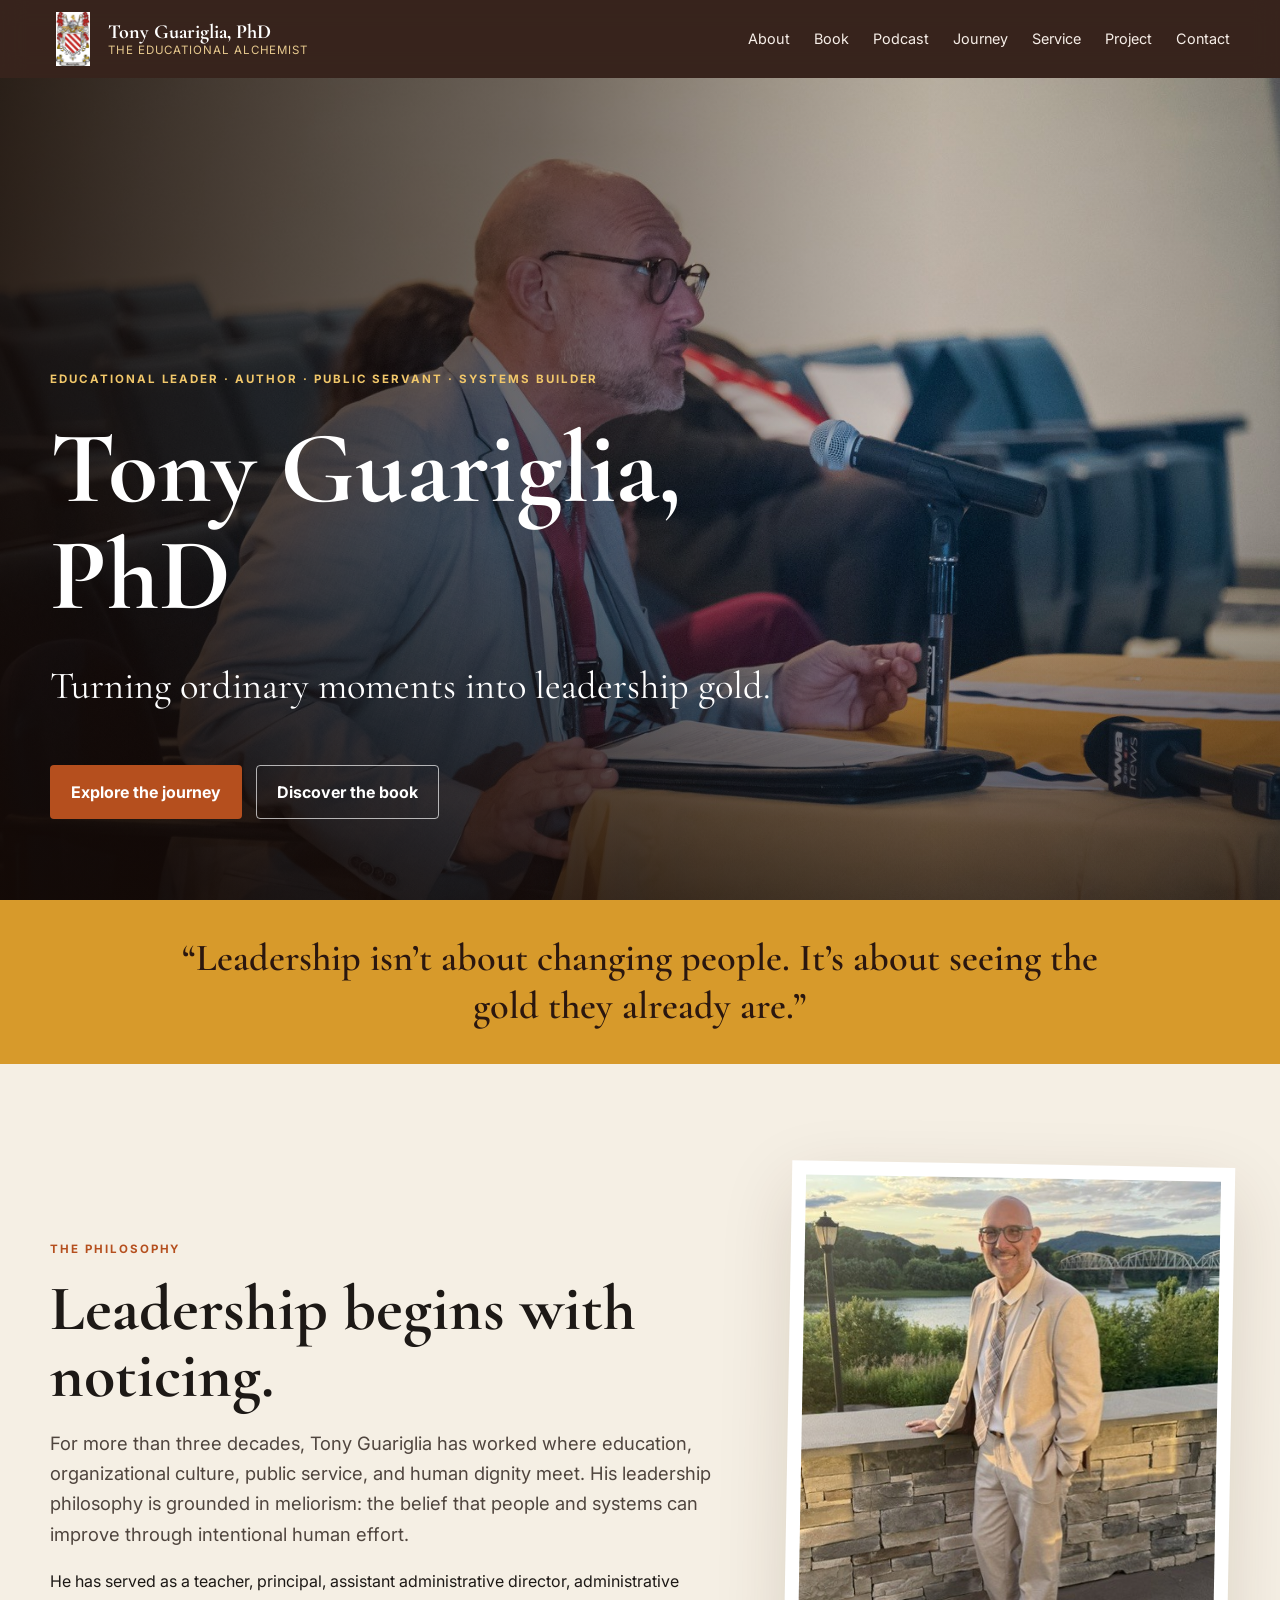
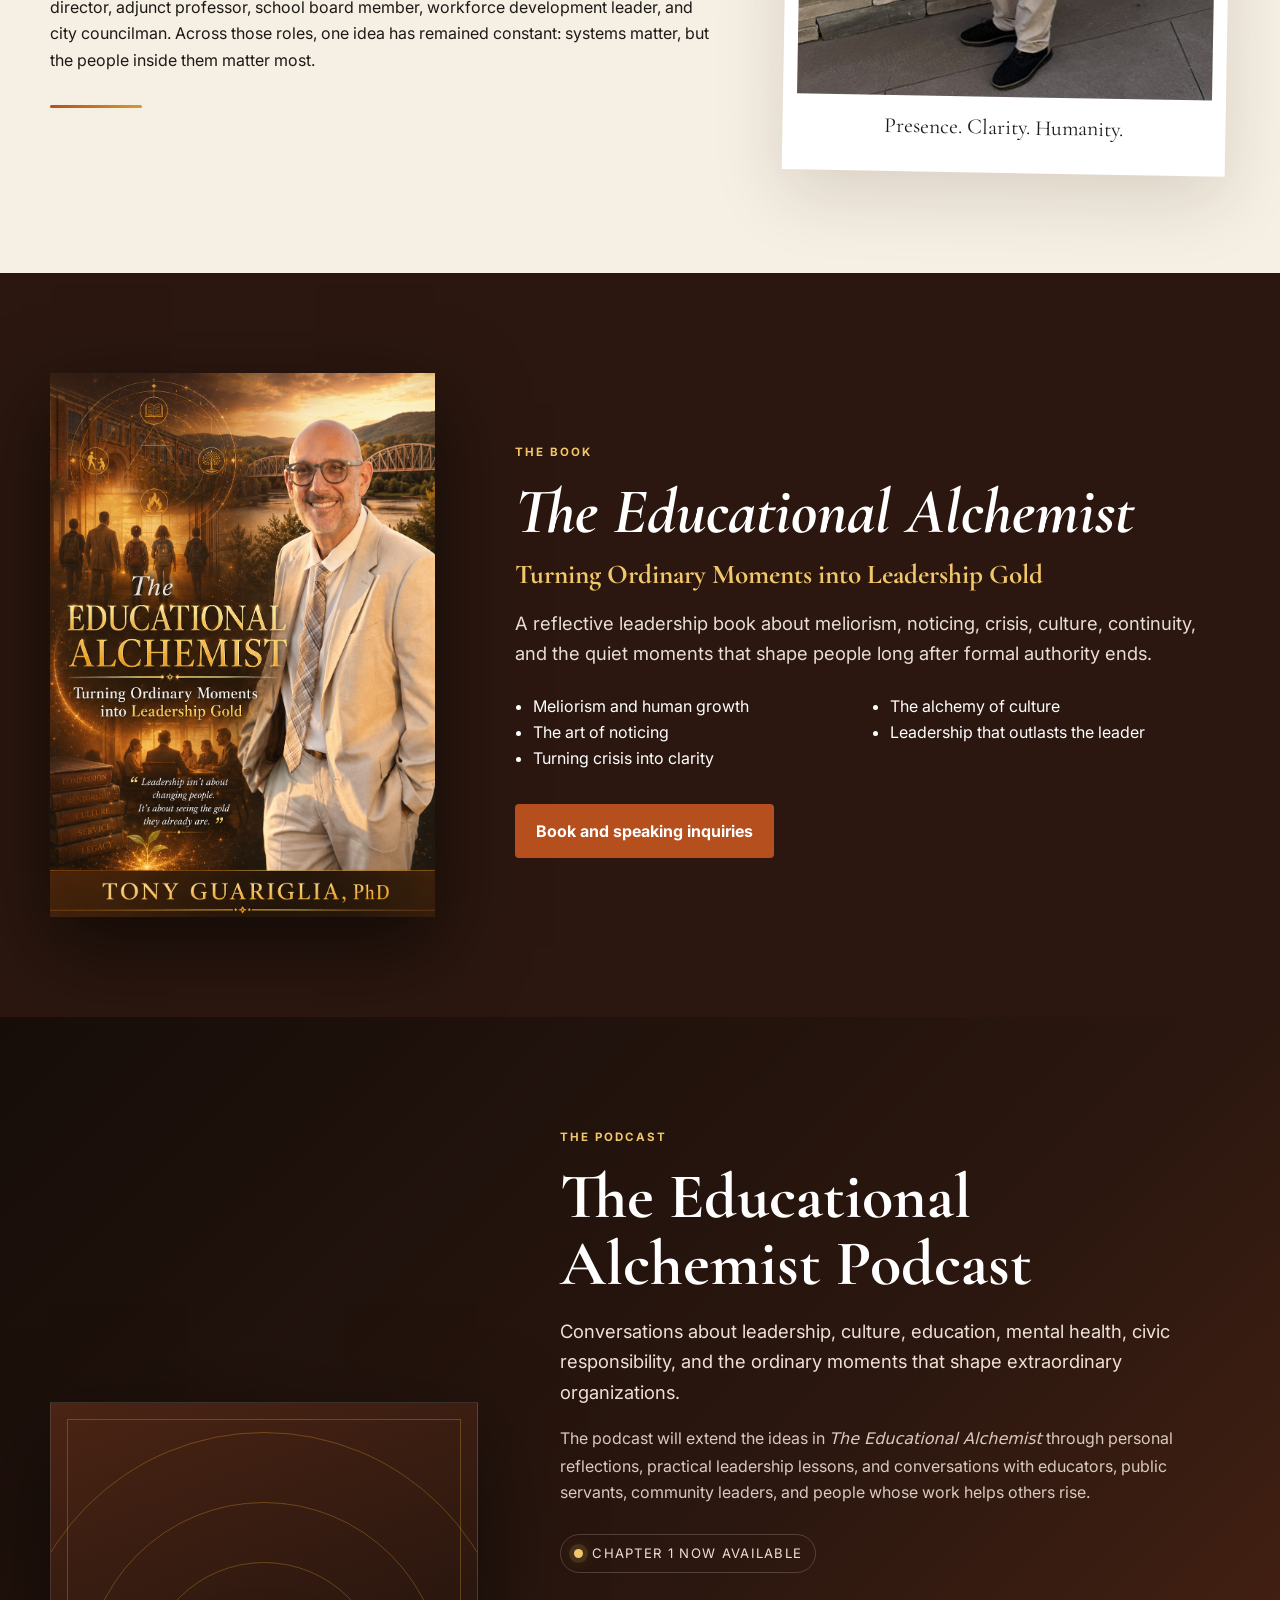
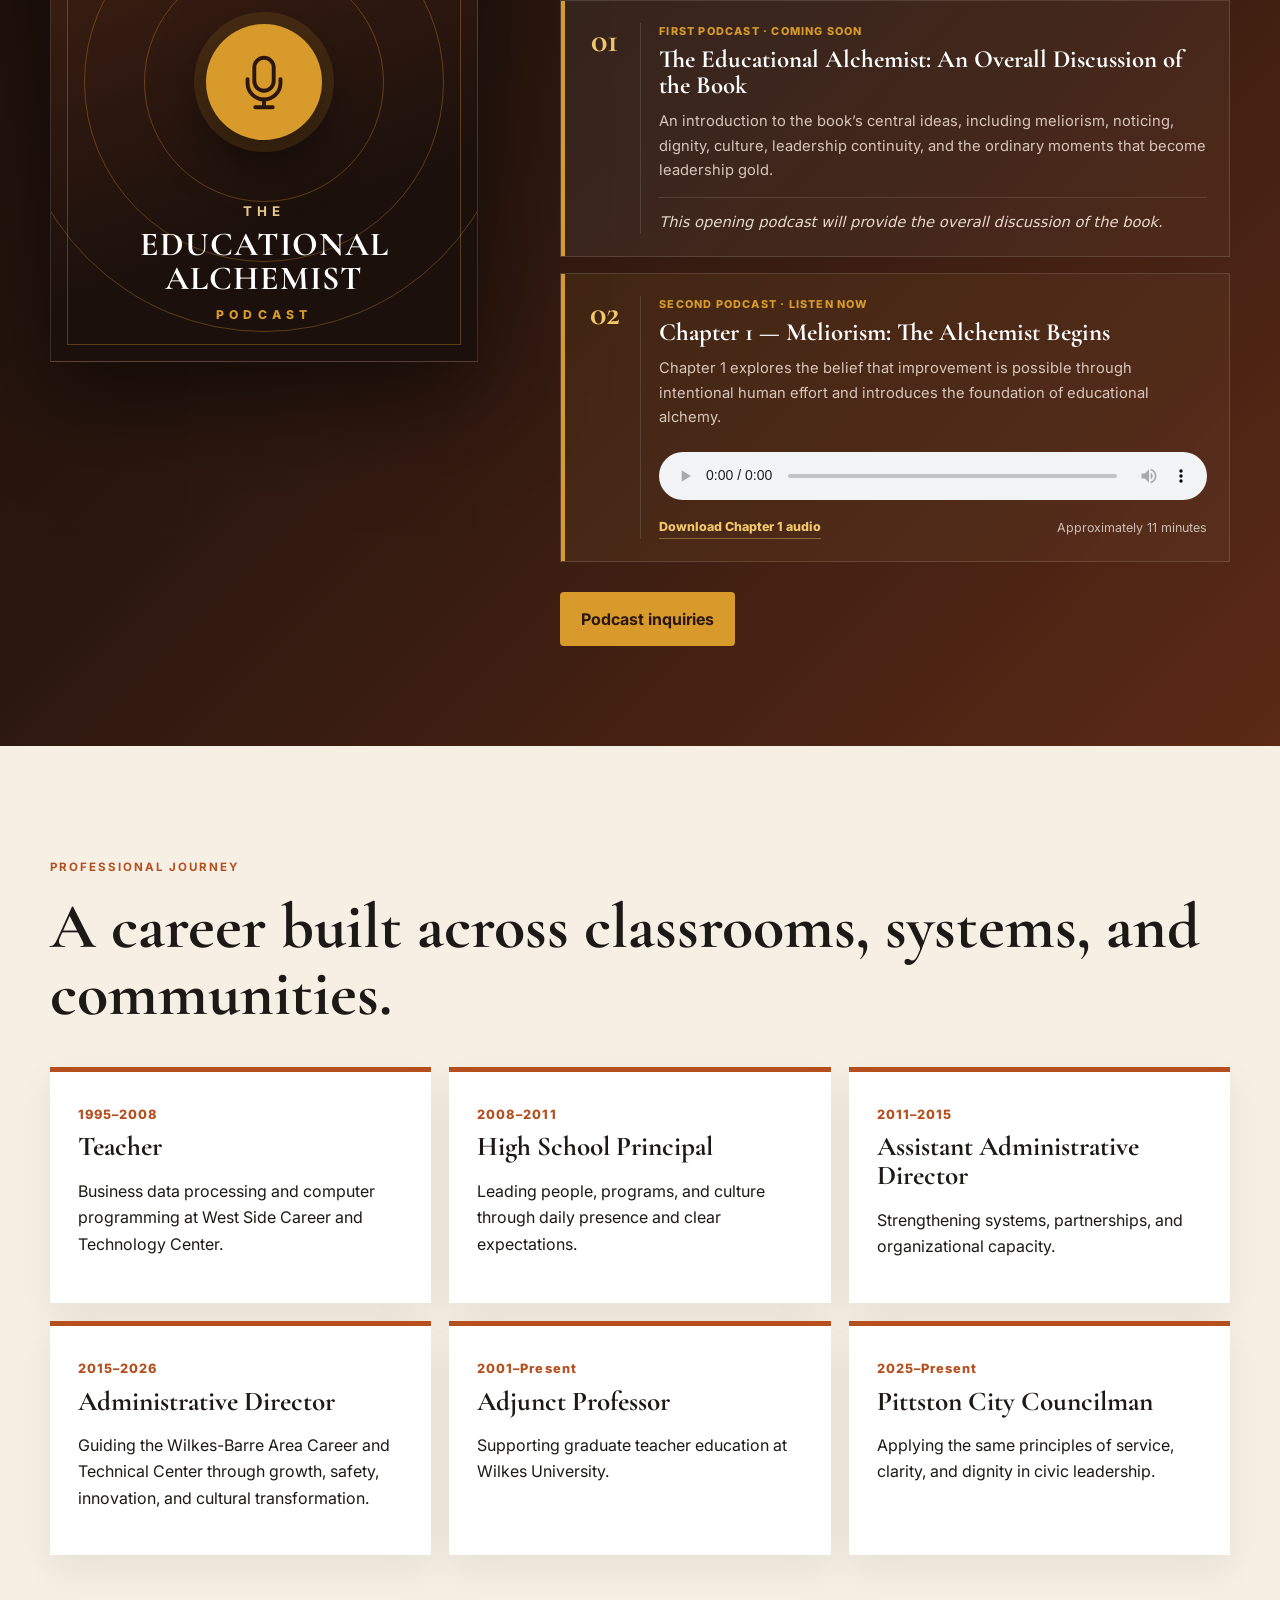
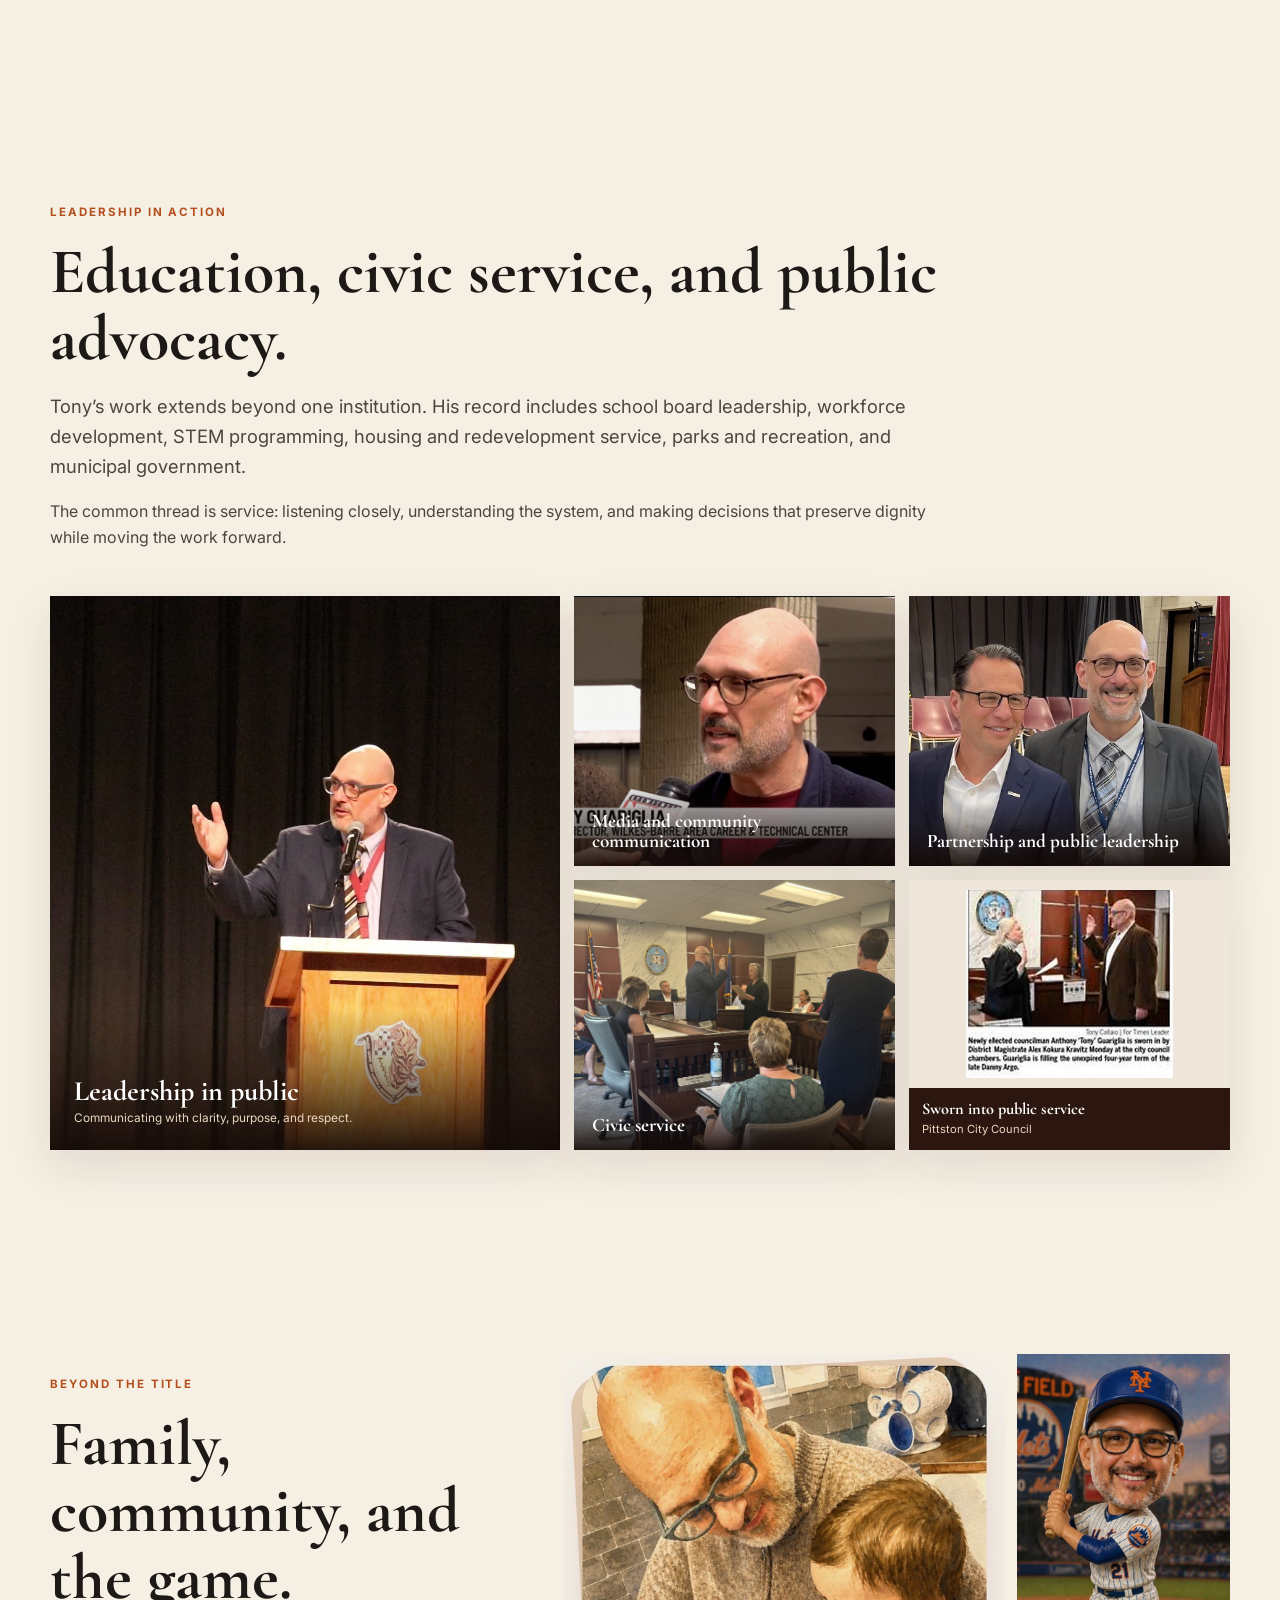
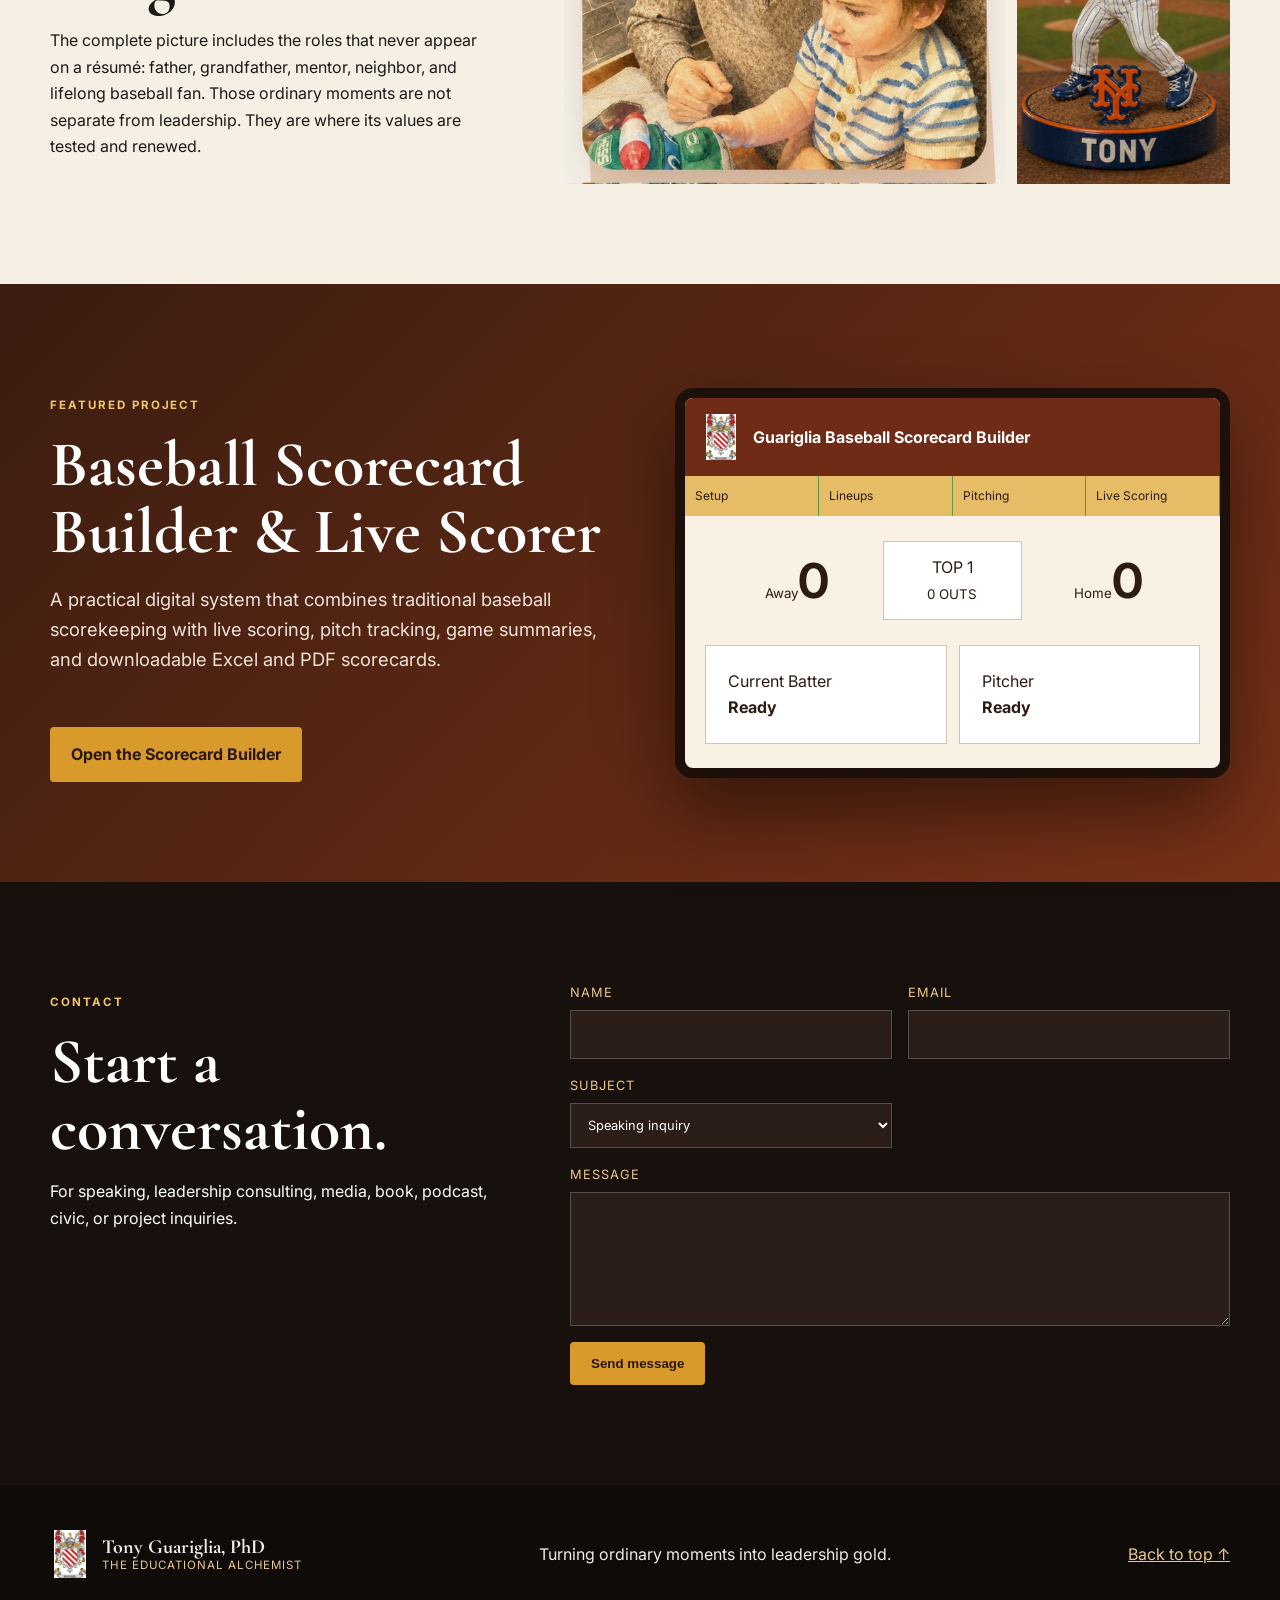
==== commit 07a62c60: "Add files via upload" ====
--- a/index.html
+++ b/index.html
@@ -85,13 +85,35 @@
     <h2>The Educational Alchemist Podcast</h2>
     <p class="intro">Conversations about leadership, culture, education, mental health, civic responsibility, and the ordinary moments that shape extraordinary organizations.</p>
     <p>The podcast will extend the ideas in <em>The Educational Alchemist</em> through personal reflections, practical leadership lessons, and conversations with educators, public servants, community leaders, and people whose work helps others rise.</p>
-    <div class="podcast-status"><span></span> In development</div>
-    <div class="podcast-themes" aria-label="Planned podcast themes">
-      <article><small>Planned theme</small><h3>Noticing Before Leading</h3><p>How attention, empathy, and presence help leaders understand what others may miss.</p></article>
-      <article><small>Planned theme</small><h3>Crisis Into Clarity</h3><p>What steady leadership looks like when systems, people, and trust are under pressure.</p></article>
-      <article><small>Planned theme</small><h3>Leadership That Endures</h3><p>Building culture, capacity, and continuity that remain after the leader steps away.</p></article>
+    <div class="podcast-status podcast-status-live"><span></span> Chapter 1 now available</div>
+    <div class="podcast-episodes" aria-label="Educational Alchemist podcast episodes">
+      <article class="podcast-episode podcast-overview">
+        <div class="episode-number" aria-hidden="true">01</div>
+        <div class="episode-content">
+          <small>First podcast · Coming soon</small>
+          <h3>The Educational Alchemist: An Overall Discussion of the Book</h3>
+          <p>An introduction to the book’s central ideas, including meliorism, noticing, dignity, culture, leadership continuity, and the ordinary moments that become leadership gold.</p>
+          <p class="episode-note">This opening podcast will provide the overall discussion of the book.</p>
+        </div>
+      </article>
+      <article class="podcast-episode podcast-available">
+        <div class="episode-number" aria-hidden="true">02</div>
+        <div class="episode-content">
+          <small>Second podcast · Listen now</small>
+          <h3>Chapter 1 — Meliorism: The Alchemist Begins</h3>
+          <p>Chapter 1 explores the belief that improvement is possible through intentional human effort and introduces the foundation of educational alchemy.</p>
+          <audio class="podcast-player" controls preload="metadata">
+            <source src="assets/audio/podcast-chapter-01.mp3" type="audio/mpeg" />
+            Your browser does not support the audio player. You may download the episode below.
+          </audio>
+          <div class="episode-actions">
+            <a href="assets/audio/podcast-chapter-01.mp3" download>Download Chapter 1 audio</a>
+            <span>Approximately 11 minutes</span>
+          </div>
+        </div>
+      </article>
     </div>
-    <a class="btn gold" href="#contact">Podcast updates and inquiries</a>
+    <a class="btn gold" href="#contact">Podcast inquiries</a>
   </div>
 </section>
 
--- a/styles.css
+++ b/styles.css
@@ -41,3 +41,21 @@
   .human-photos img.focus-family{object-position:50% 12%}
   .human-photos img.focus-mets{object-position:50% 13%}
 }
+
+
+/* Podcast episode library */
+.podcast-status-live span{background:#f1c76a;box-shadow:0 0 0 5px #f1c76a20,0 0 18px #f1c76a66}
+.podcast-episodes{display:grid;grid-template-columns:1fr;gap:16px;margin:0 0 30px}
+.podcast-episode{display:grid;grid-template-columns:58px 1fr;gap:18px;padding:22px;background:linear-gradient(135deg,#ffffff10,#ffffff08);border:1px solid #ffffff20;position:relative;overflow:hidden}
+.podcast-episode:before{content:"";position:absolute;inset:0 auto 0 0;width:4px;background:var(--gold)}
+.episode-number{font:700 2.15rem/1 "Cormorant Garamond",serif;color:#f1c76a;border-right:1px solid #ffffff20;padding-right:14px;text-align:center}
+.episode-content small{display:block;color:var(--gold);text-transform:uppercase;letter-spacing:.11em;font-weight:800;font-size:.68rem;margin-bottom:5px}
+.episode-content h3{font-size:1.55rem;margin:.2em 0 .45em}
+.episode-content p{font-size:.92rem;color:#d8c6bb;margin:.25em 0 1em}
+.episode-content .episode-note{margin:12px 0 0;padding-top:12px;border-top:1px solid #ffffff1e;color:#e7d8cc;font-style:italic}
+.podcast-available{background:linear-gradient(135deg,#d79a2b18,#ffffff08)}
+.podcast-player{width:100%;height:48px;margin:8px 0 10px;accent-color:var(--gold)}
+.episode-actions{display:flex;align-items:center;justify-content:space-between;gap:16px;flex-wrap:wrap;font-size:.78rem;color:#cdbeb4}
+.episode-actions a{color:#f1c76a;font-weight:800;text-decoration:none;border-bottom:1px solid #f1c76a66}
+.episode-actions a:hover{color:#fff;border-bottom-color:#fff}
+@media(max-width:560px){.podcast-episode{grid-template-columns:44px 1fr;padding:18px 15px;gap:12px}.episode-number{font-size:1.7rem;padding-right:10px}.episode-content h3{font-size:1.35rem}.episode-actions{align-items:flex-start;flex-direction:column;gap:6px}}
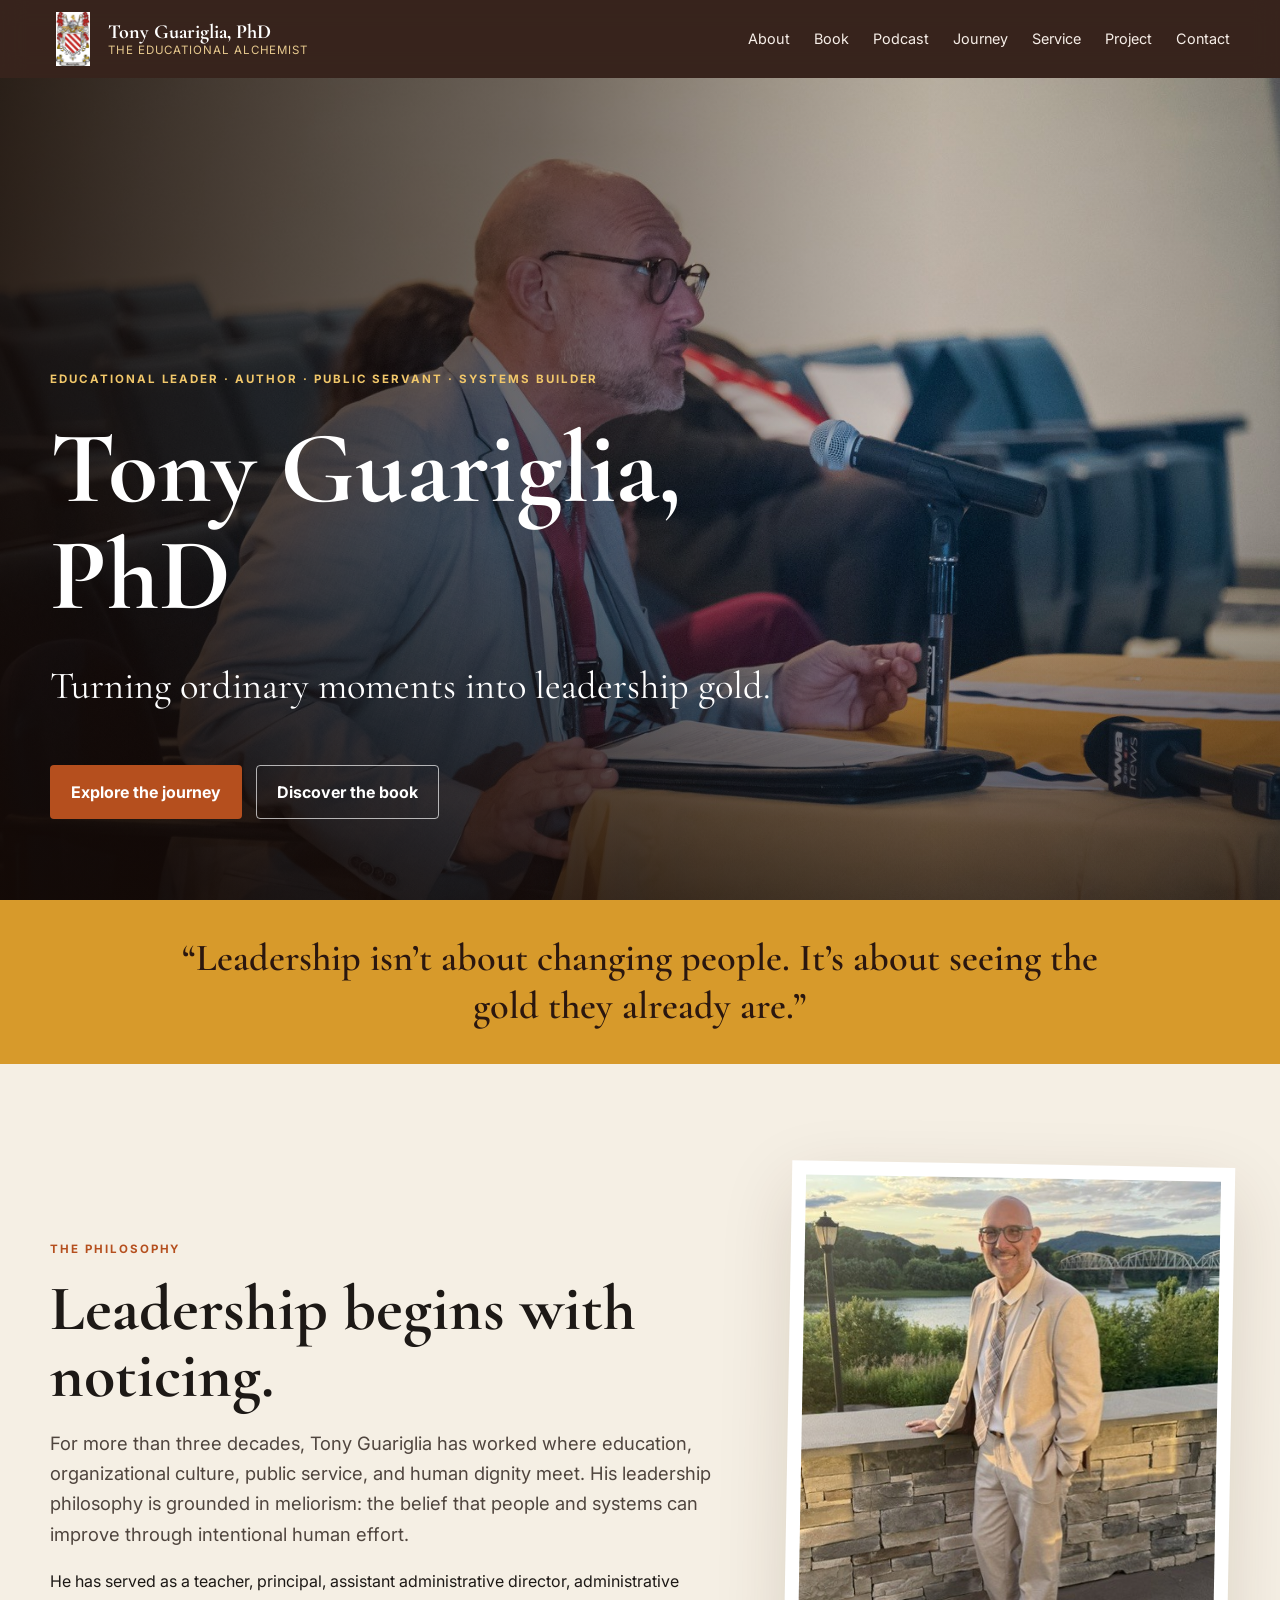
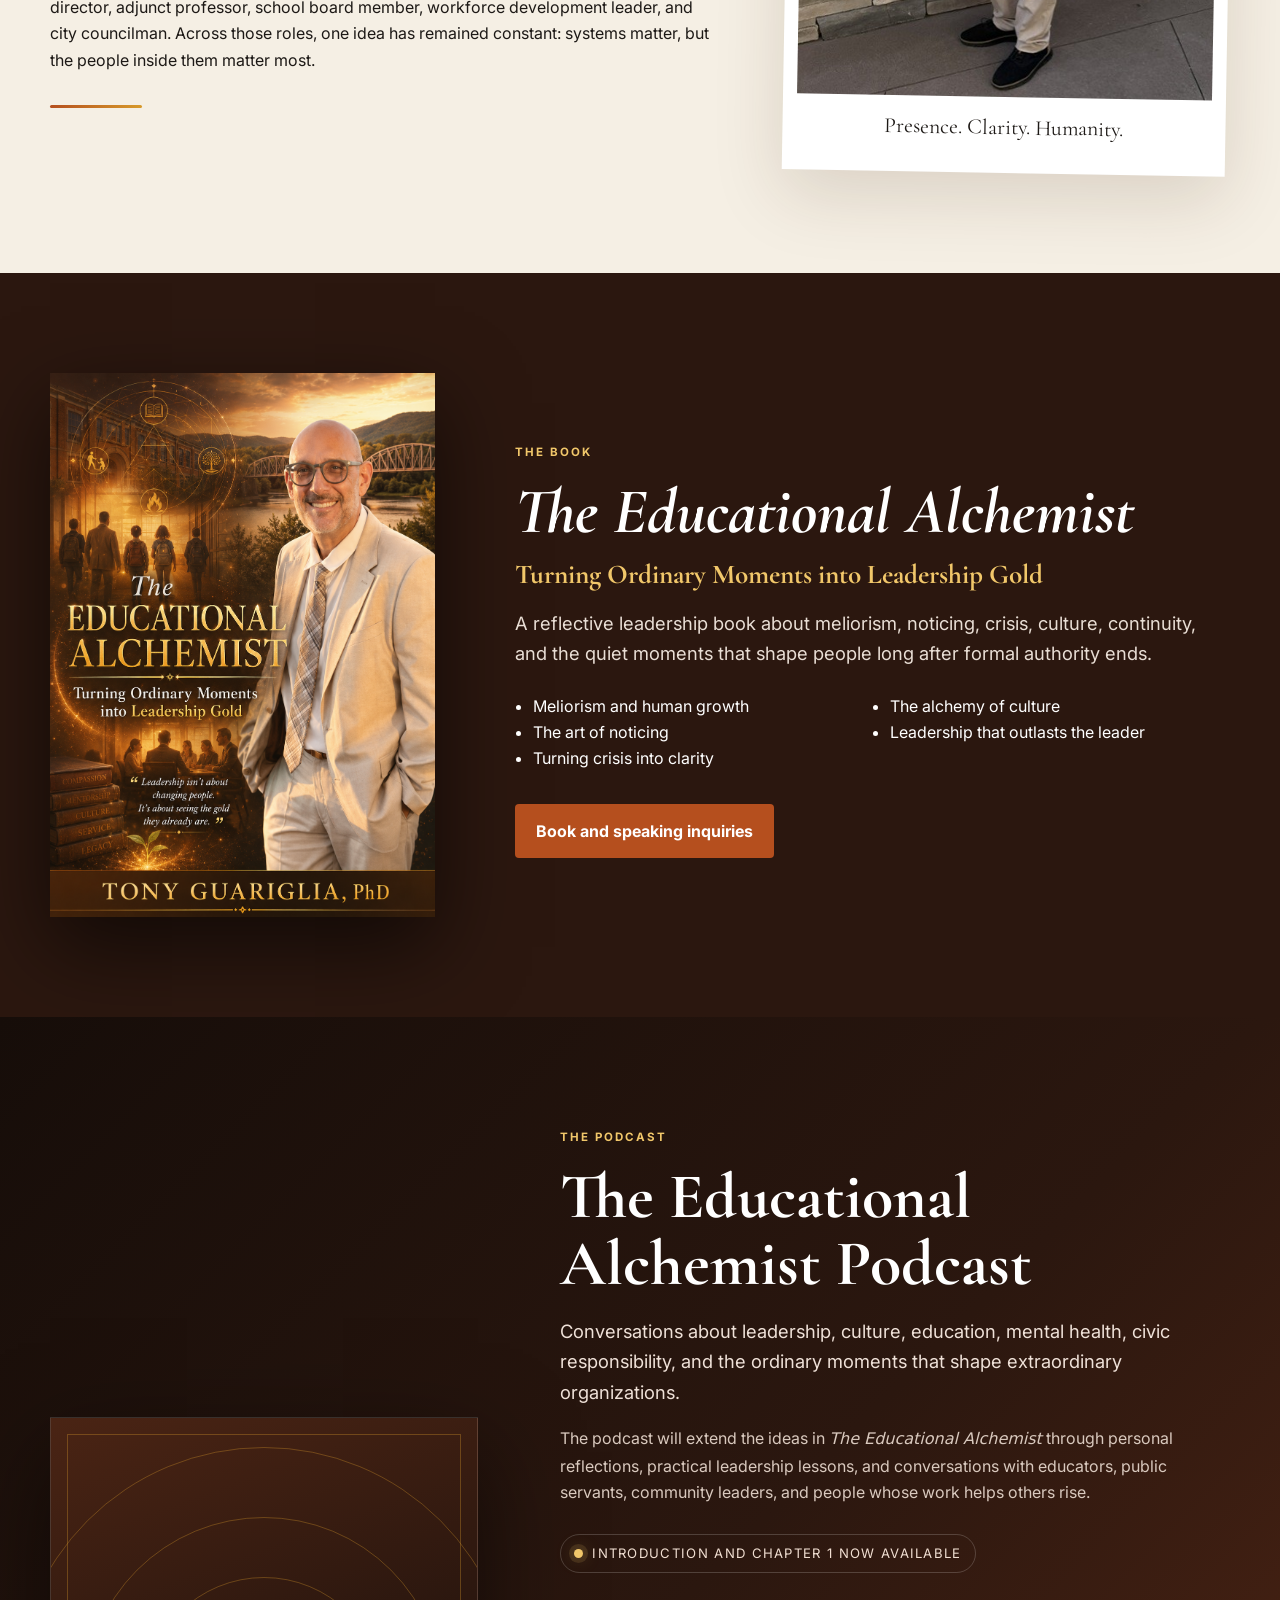
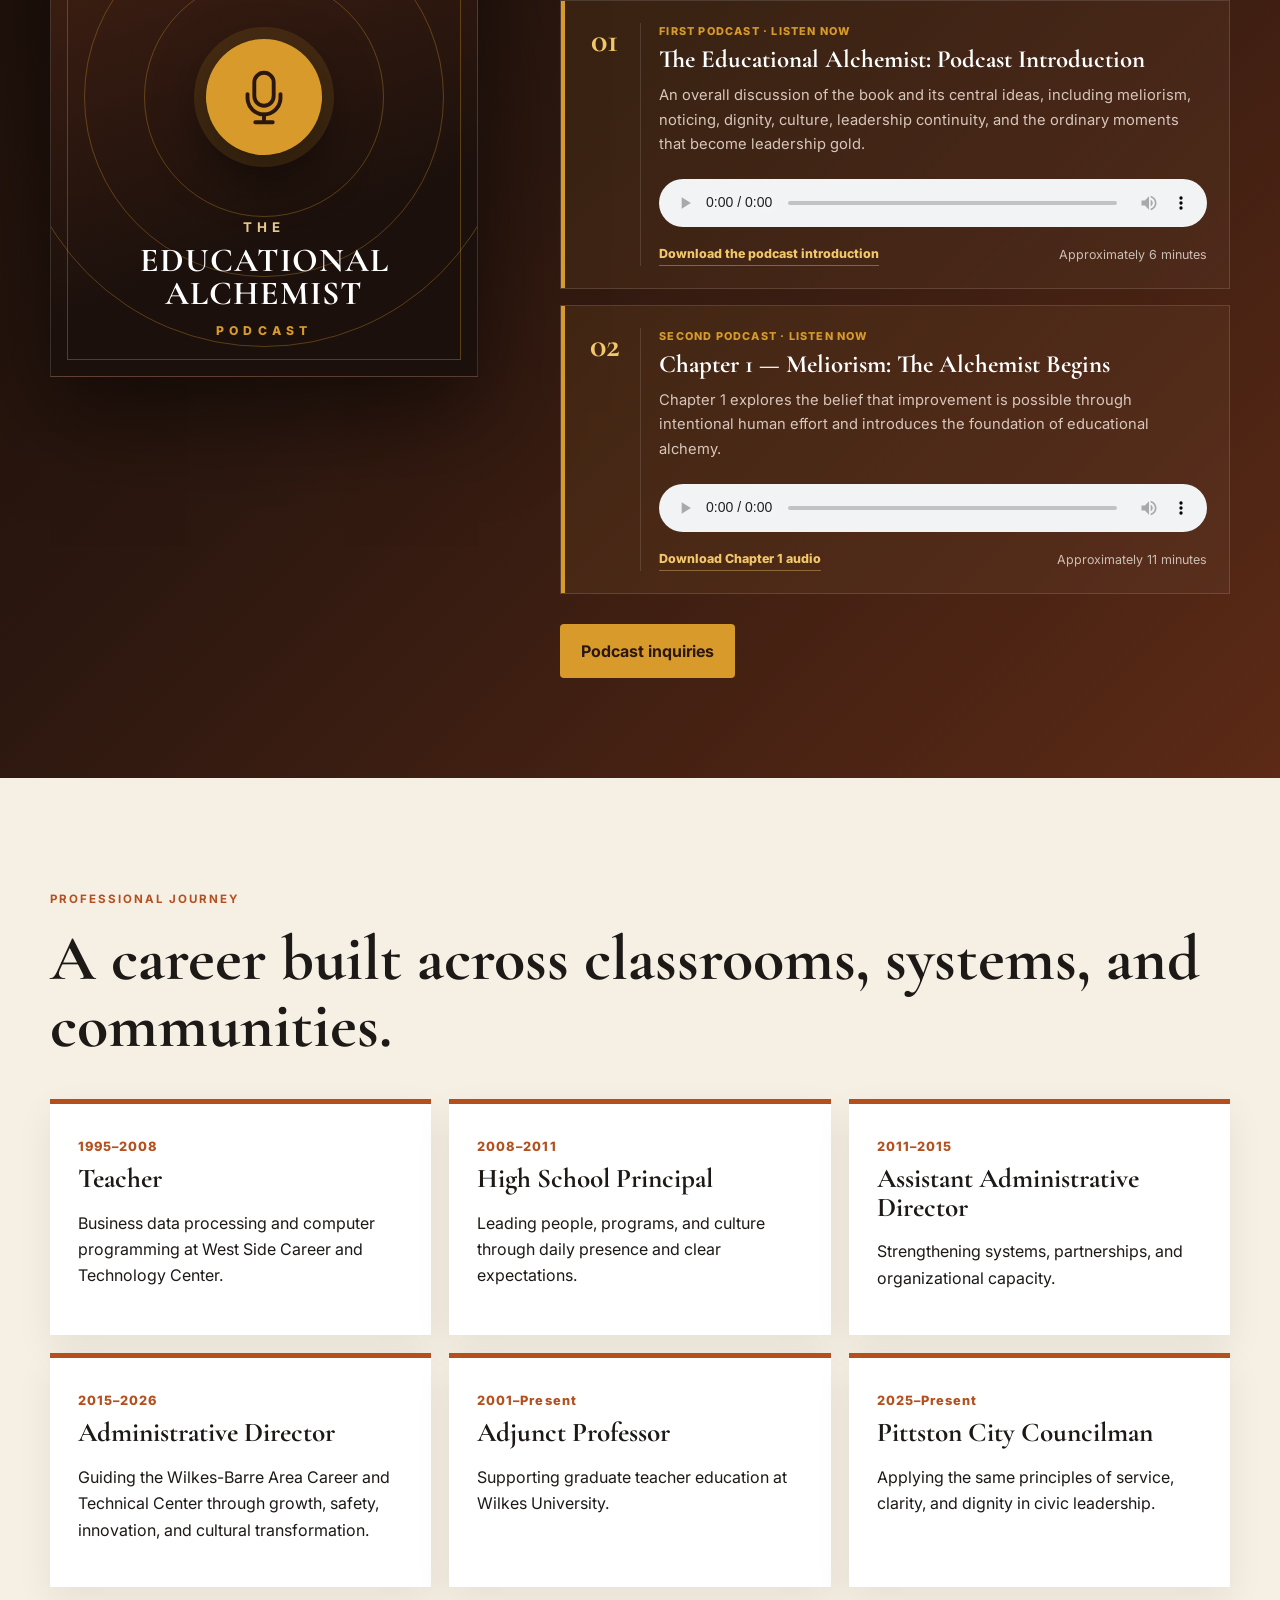
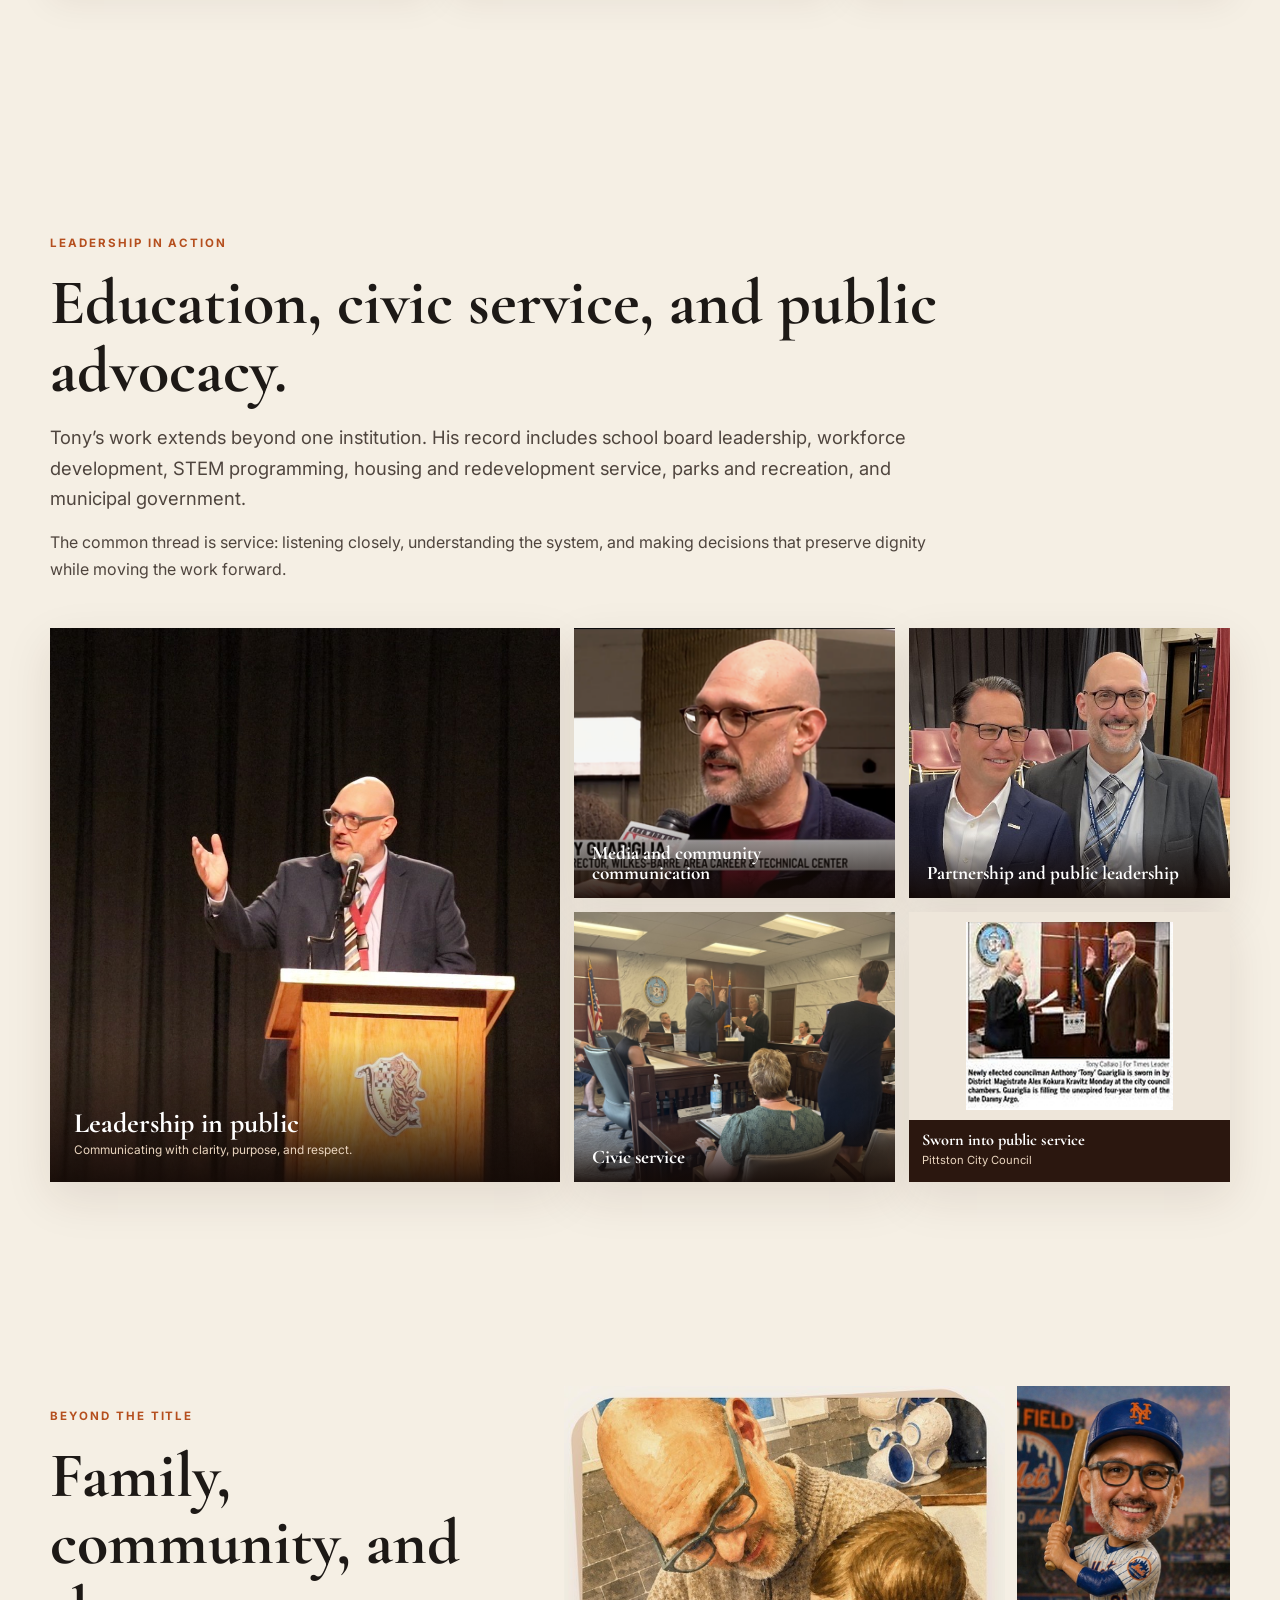
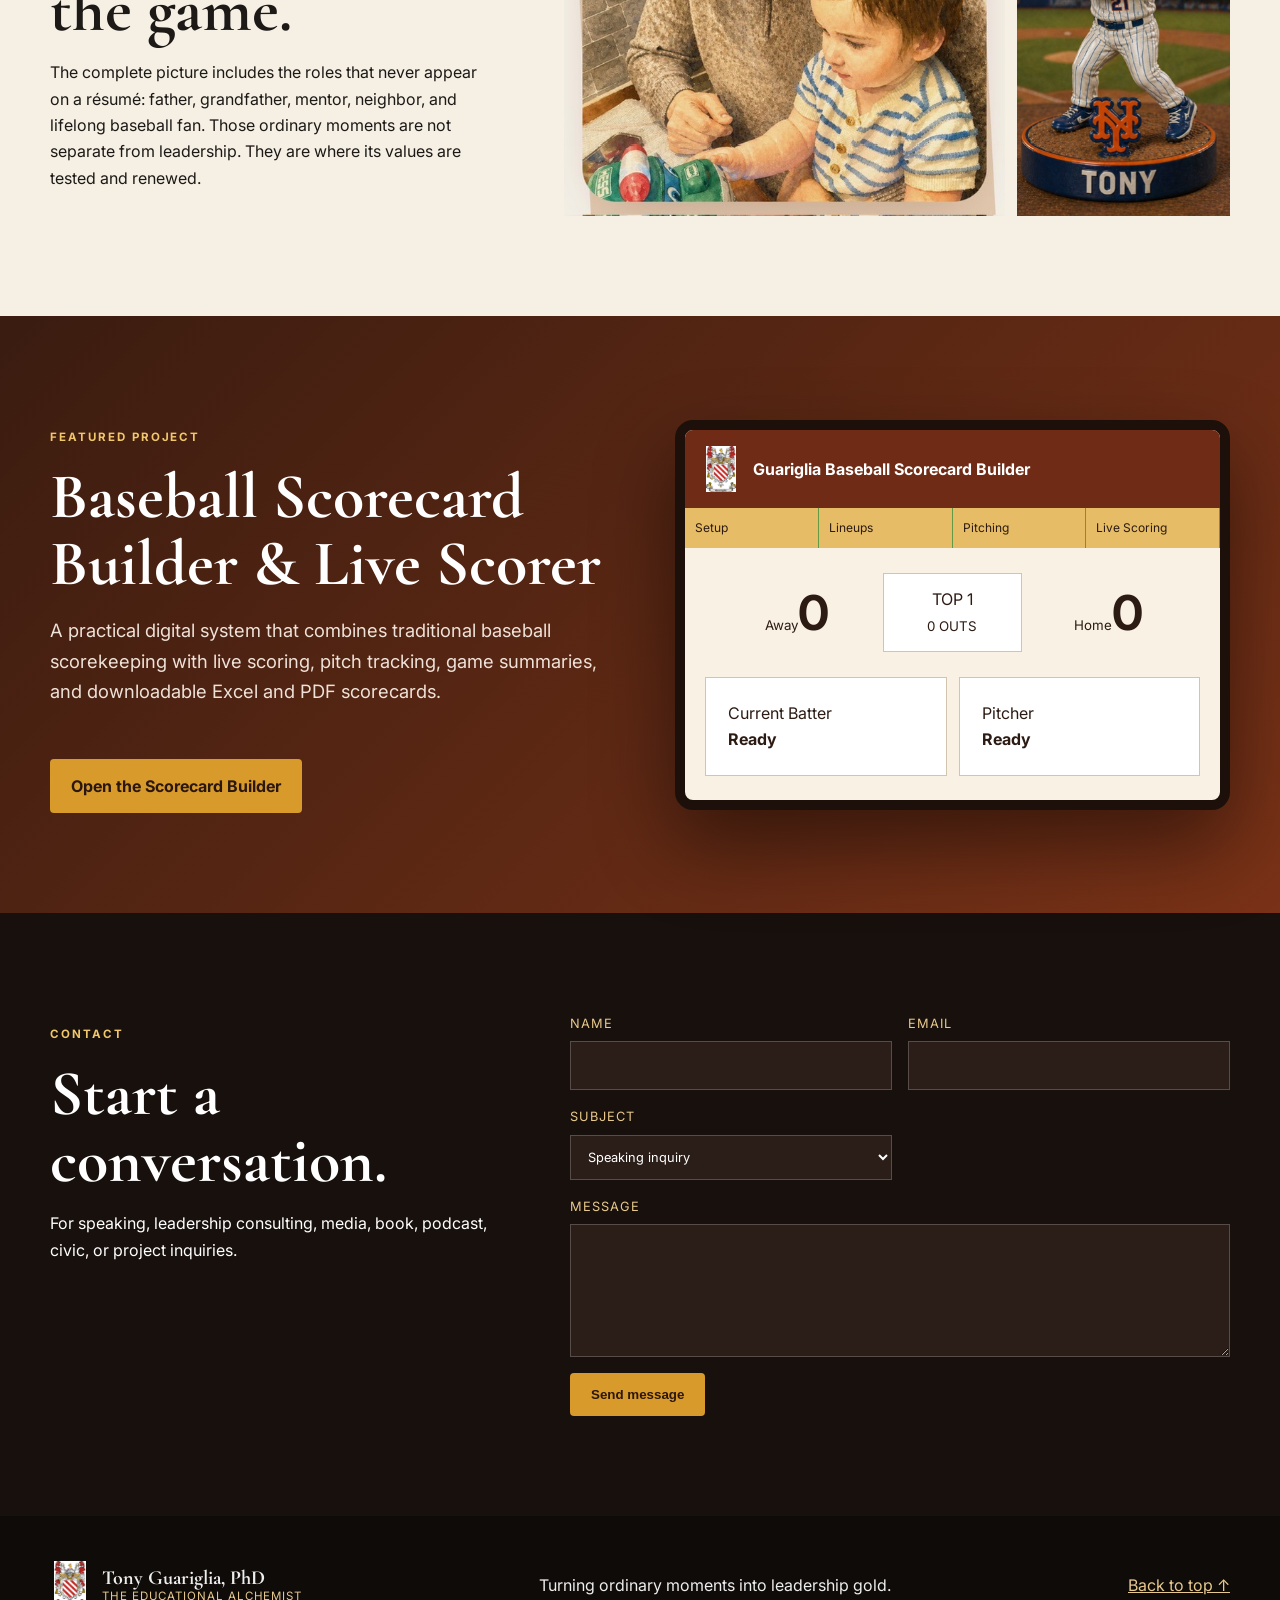
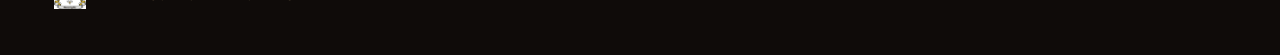
==== commit 26c5e3aa: "Add files via upload" ====
--- a/index.html
+++ b/index.html
@@ -85,15 +85,22 @@
     <h2>The Educational Alchemist Podcast</h2>
     <p class="intro">Conversations about leadership, culture, education, mental health, civic responsibility, and the ordinary moments that shape extraordinary organizations.</p>
     <p>The podcast will extend the ideas in <em>The Educational Alchemist</em> through personal reflections, practical leadership lessons, and conversations with educators, public servants, community leaders, and people whose work helps others rise.</p>
-    <div class="podcast-status podcast-status-live"><span></span> Chapter 1 now available</div>
+    <div class="podcast-status podcast-status-live"><span></span> Introduction and Chapter 1 now available</div>
     <div class="podcast-episodes" aria-label="Educational Alchemist podcast episodes">
-      <article class="podcast-episode podcast-overview">
+      <article class="podcast-episode podcast-available">
         <div class="episode-number" aria-hidden="true">01</div>
         <div class="episode-content">
-          <small>First podcast · Coming soon</small>
-          <h3>The Educational Alchemist: An Overall Discussion of the Book</h3>
-          <p>An introduction to the book’s central ideas, including meliorism, noticing, dignity, culture, leadership continuity, and the ordinary moments that become leadership gold.</p>
-          <p class="episode-note">This opening podcast will provide the overall discussion of the book.</p>
+          <small>First podcast · Listen now</small>
+          <h3>The Educational Alchemist: Podcast Introduction</h3>
+          <p>An overall discussion of the book and its central ideas, including meliorism, noticing, dignity, culture, leadership continuity, and the ordinary moments that become leadership gold.</p>
+          <audio class="podcast-player" controls preload="metadata">
+            <source src="assets/audio/podcast-introduction.mp3" type="audio/mpeg" />
+            Your browser does not support the audio player. You may download the introduction below.
+          </audio>
+          <div class="episode-actions">
+            <a href="assets/audio/podcast-introduction.mp3" download>Download the podcast introduction</a>
+            <span>Approximately 6 minutes</span>
+          </div>
         </div>
       </article>
       <article class="podcast-episode podcast-available">
